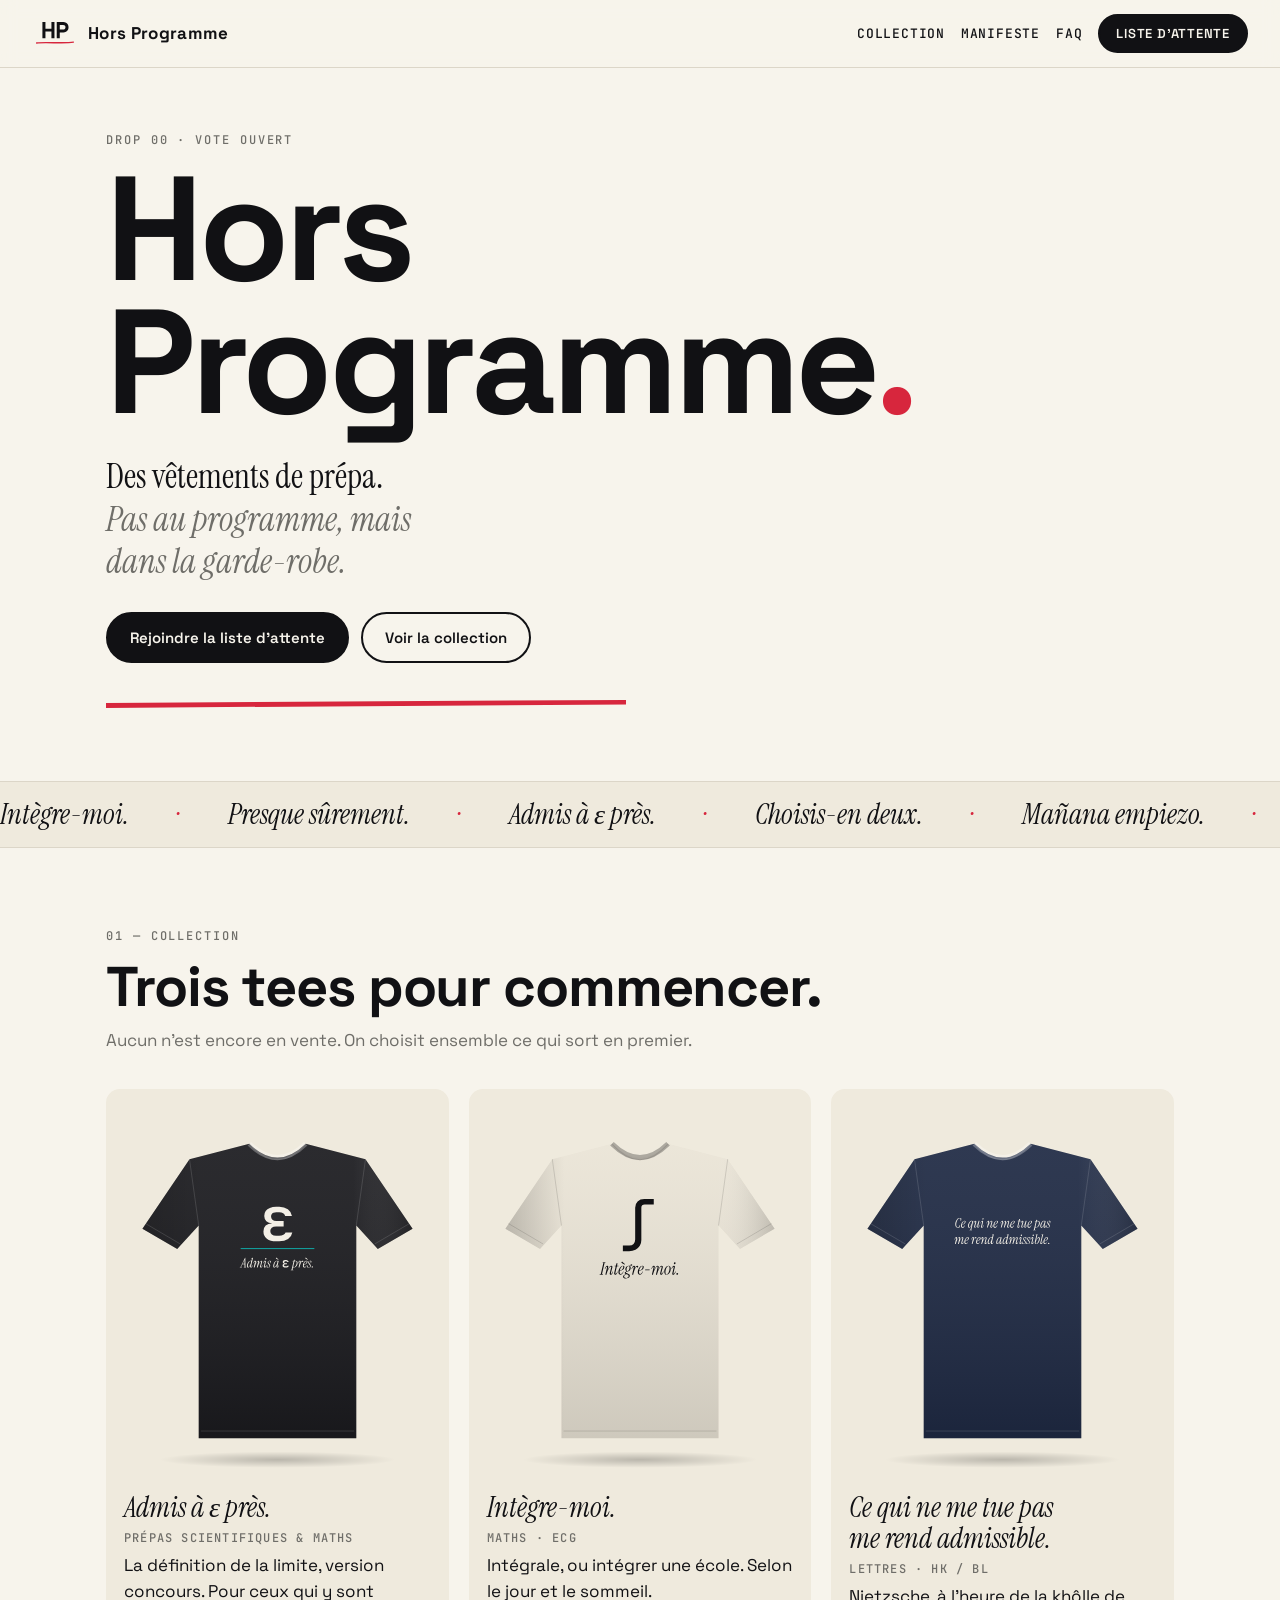
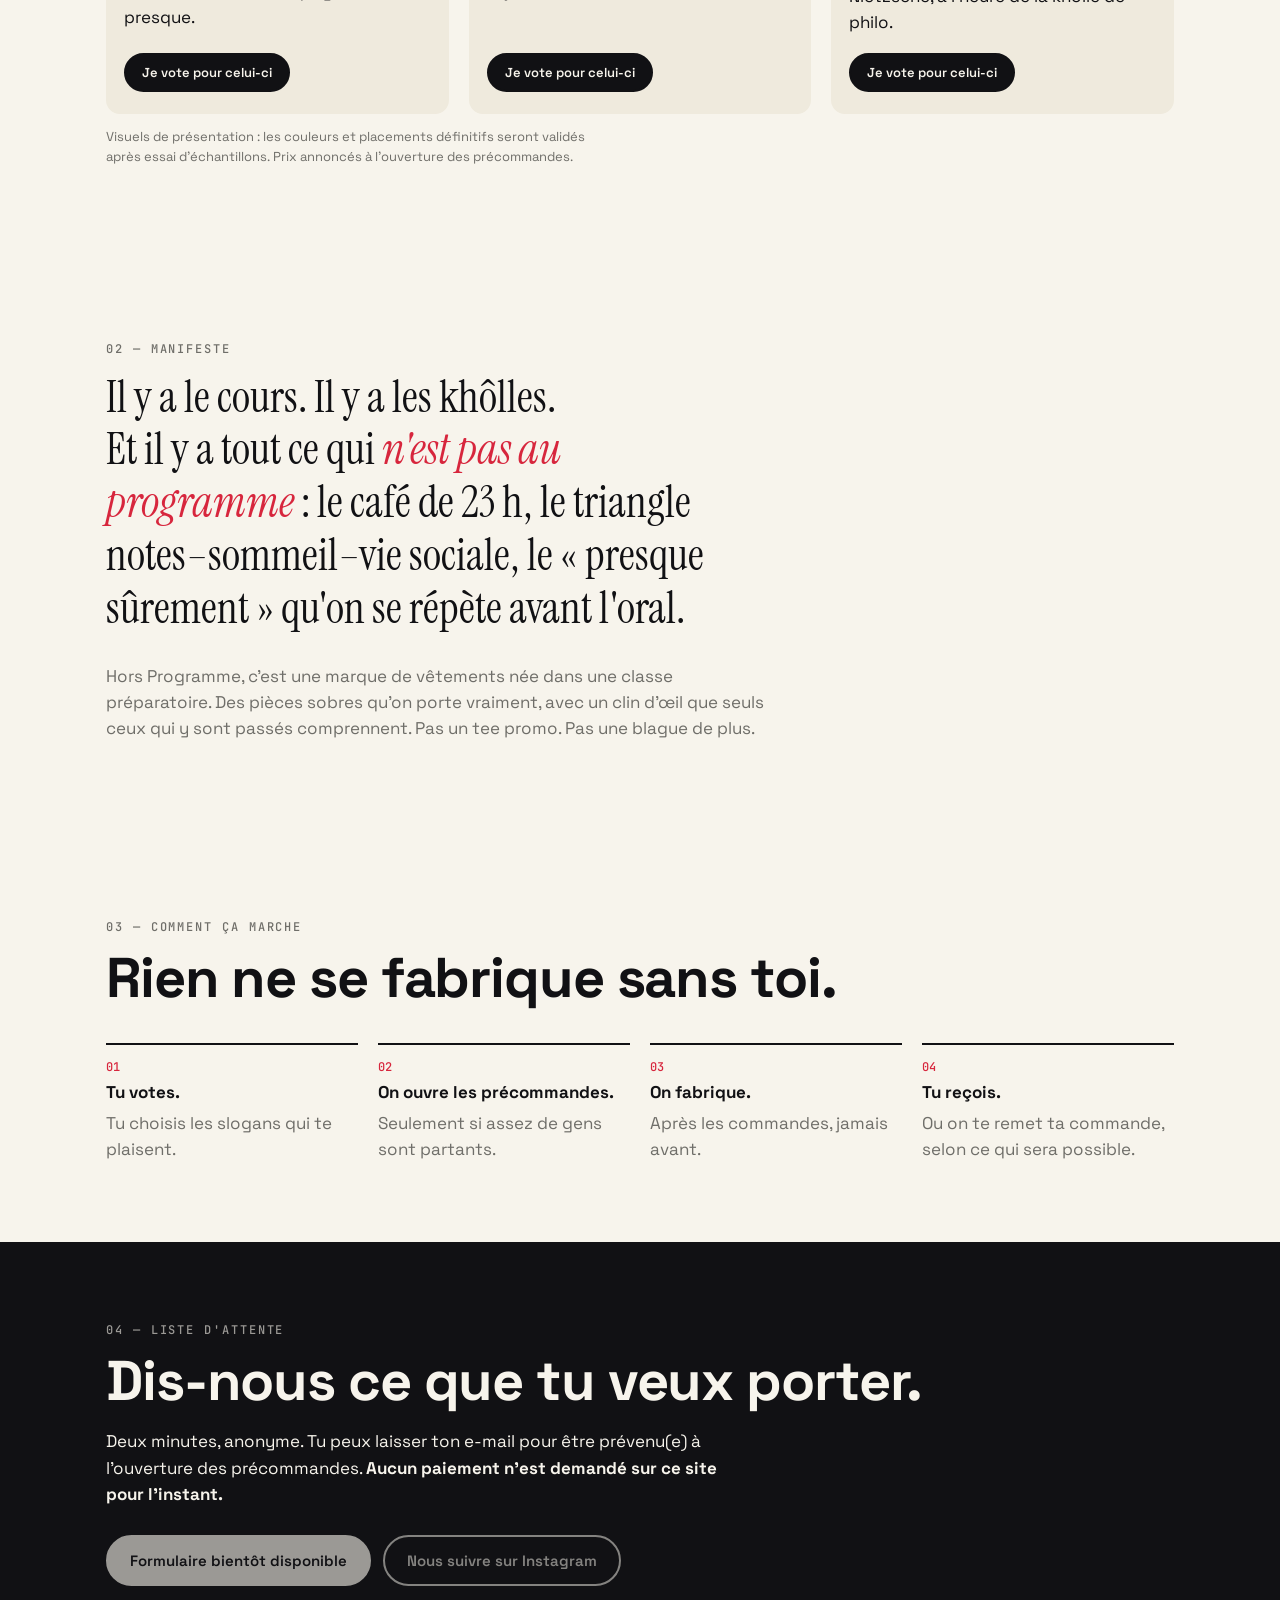
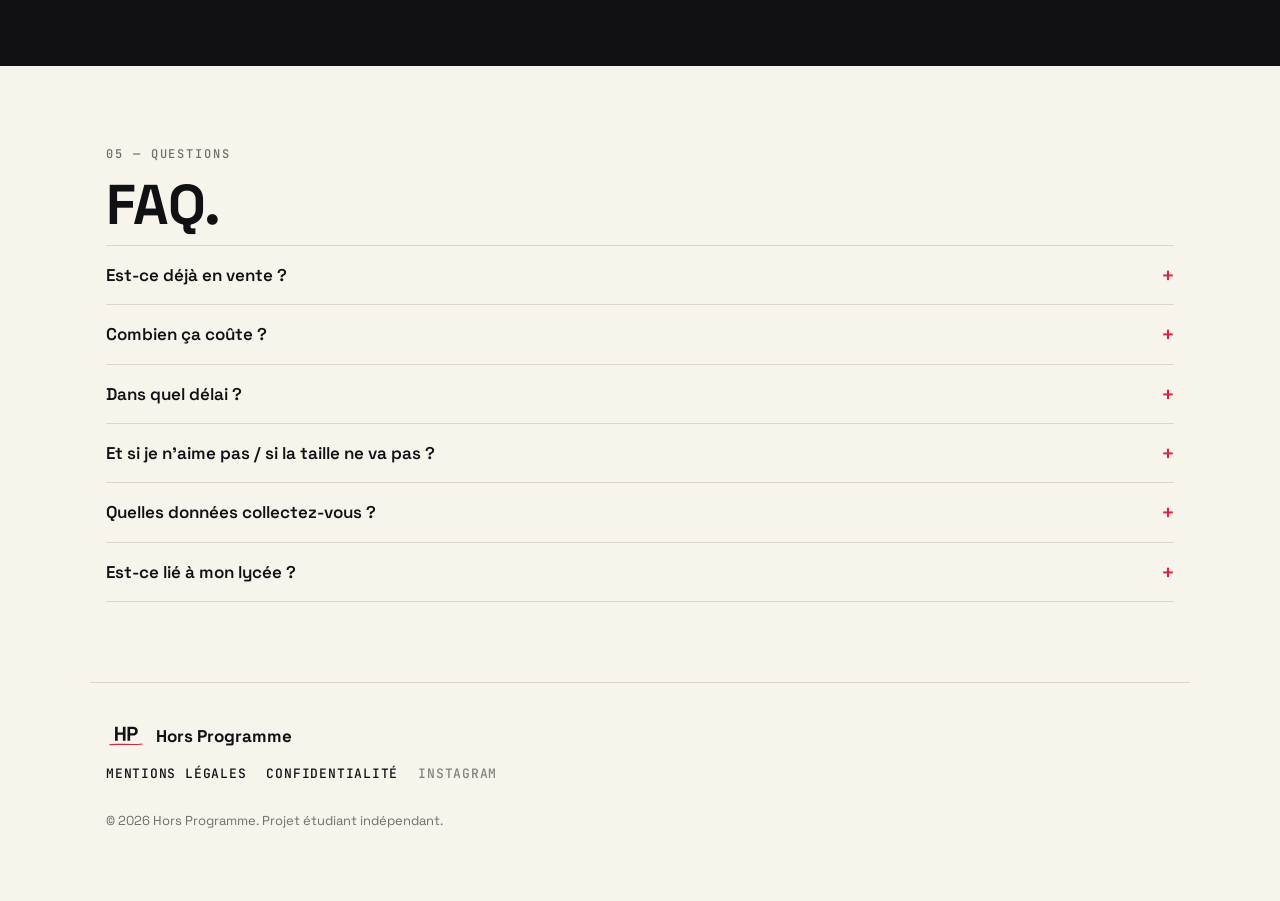
==== index.html @ 4bd485fc "Add files via upload" ====
<!doctype html>
<html lang="fr">
<head>
<meta charset="utf-8">
<meta name="viewport" content="width=device-width, initial-scale=1">
<title>Hors Programme — vêtements de prépa</title>
<meta name="description" content="Des vêtements de prépa sobres, avec des clins d'œil maths, ESH, lettres et langues. Drop 00 : vote et liste d'attente ouverts.">
<meta property="og:title" content="Hors Programme">
<meta property="og:description" content="Des vêtements de prépa. Pas au programme.">
<meta property="og:type" content="website">
<meta property="og:image" content="assets/img/og-image.png">
<meta name="theme-color" content="#F7F4EC">
<link rel="icon" href="favicon.svg" type="image/svg+xml">
<link rel="apple-touch-icon" href="assets/img/apple-touch-icon.png">
<link rel="stylesheet" href="assets/style.css">
<script src="assets/config.js"></script>
</head>
<body>
<a class="skip" href="#contenu">Aller au contenu</a>

<header class="top">
  <a class="brand" href="#top" aria-label="Hors Programme, accueil">
    <img src="assets/img/logo-hp.svg" alt="" width="46" height="29" class="logo-light">
    <img src="assets/img/logo-hp-clair.svg" alt="" width="46" height="29" class="logo-dark">
    <span>Hors Programme</span>
  </a>
  <nav aria-label="Navigation principale">
    <a href="#collection">Collection</a>
    <a href="#manifeste">Manifeste</a>
    <a href="#faq">FAQ</a>
    <a class="btn small" href="#liste" data-link="form">Liste d'attente</a>
  </nav>
</header>

<main id="contenu">
  <section class="hero" id="top">
    <p class="kicker">Drop 00 · Vote ouvert</p>
    <h1>Hors<br>Programme<span class="dot">.</span></h1>
    <p class="lede">Des vêtements de prépa.<br><em>Pas au programme, mais dans la garde-robe.</em></p>
    <div class="actions">
      <a class="btn" href="#liste" data-link="form">Rejoindre la liste d'attente</a>
      <a class="btn ghost" href="#collection">Voir la collection</a>
    </div>
  </section>

  <div class="ticker" aria-hidden="true">
    <div class="track">
      <span>Intègre-moi.</span><span>Presque sûrement.</span><span>Admis à ε près.</span><span>Choisis-en deux.</span><span>Mañana empiezo.</span><span>Ma moyenne converge.</span>
      <span>Intègre-moi.</span><span>Presque sûrement.</span><span>Admis à ε près.</span><span>Choisis-en deux.</span><span>Mañana empiezo.</span><span>Ma moyenne converge.</span>
    </div>
  </div>

  <section id="collection" class="section">
    <header class="sec-head">
      <p class="kicker">01 — Collection</p>
      <h2>Trois tees pour commencer.</h2>
      <p class="sub">Aucun n'est encore en vente. On choisit ensemble ce qui sort en premier.</p>
    </header>
    <div class="cards">
      <article class="card">
        <img src="assets/img/tee-a.svg" alt="Tee anthracite avec un grand epsilon et le texte « Admis à ε près. » sur la poitrine" width="600" height="720" loading="lazy">
        <h3>Admis à ε près.</h3>
        <p class="meta">Prépas scientifiques &amp; maths</p>
        <p>La définition de la limite, version concours. Pour ceux qui y sont presque.</p>
        <a class="btn small" href="#liste" data-link="form">Je vote pour celui-ci</a>
      </article>
      <article class="card">
        <img src="assets/img/tee-b.svg" alt="Tee ivoire avec un signe intégrale et le texte « Intègre-moi. » sur la poitrine" width="600" height="720" loading="lazy">
        <h3>Intègre-moi.</h3>
        <p class="meta">Maths · ECG</p>
        <p>Intégrale, ou intégrer une école. Selon le jour et le sommeil.</p>
        <a class="btn small" href="#liste" data-link="form">Je vote pour celui-ci</a>
      </article>
      <article class="card">
        <img src="assets/img/tee-c.svg" alt="Tee bleu nuit avec le texte « Ce qui ne me tue pas me rend admissible. » sur la poitrine" width="600" height="720" loading="lazy">
        <h3>Ce qui ne me tue pas<br>me rend admissible.</h3>
        <p class="meta">Lettres · HK / BL</p>
        <p>Nietzsche, à l'heure de la khôlle de philo.</p>
        <a class="btn small" href="#liste" data-link="form">Je vote pour celui-ci</a>
      </article>
    </div>
    <p class="note">Visuels de présentation : les couleurs et placements définitifs seront validés après essai d'échantillons. Prix annoncés à l'ouverture des précommandes.</p>
  </section>

  <section id="manifeste" class="section manifesto">
    <p class="kicker">02 — Manifeste</p>
    <p class="big">Il y a le cours. Il y a les khôlles.<br>Et il y a tout ce qui <em>n'est pas au programme</em> : le café de 23 h, le triangle notes–sommeil–vie sociale, le « presque sûrement » qu'on se répète avant l'oral.</p>
    <p>Hors Programme, c'est une marque de vêtements née dans une classe préparatoire. Des pièces sobres qu'on porte vraiment, avec un clin d'œil que seuls ceux qui y sont passés comprennent. Pas un tee promo. Pas une blague de plus.</p>
  </section>

  <section class="section steps">
    <header class="sec-head">
      <p class="kicker">03 — Comment ça marche</p>
      <h2>Rien ne se fabrique sans toi.</h2>
    </header>
    <ol>
      <li><b>Tu votes.</b><span>Tu choisis les slogans qui te plaisent.</span></li>
      <li><b>On ouvre les précommandes.</b><span>Seulement si assez de gens sont partants.</span></li>
      <li><b>On fabrique.</b><span>Après les commandes, jamais avant.</span></li>
      <li><b>Tu reçois.</b><span>Ou on te remet ta commande, selon ce qui sera possible.</span></li>
    </ol>
  </section>

  <section id="liste" class="section waitlist">
    <p class="kicker">04 — Liste d'attente</p>
    <h2>Dis-nous ce que tu veux porter.</h2>
    <p>Deux minutes, anonyme. Tu peux laisser ton e-mail pour être prévenu(e) à l'ouverture des précommandes. <strong>Aucun paiement n'est demandé sur ce site pour l'instant.</strong></p>
    <div class="actions">
      <a class="btn" href="#" data-link="form" id="cta-form">Répondre au formulaire</a>
      <a class="btn ghost" href="#" data-link="instagram">Nous suivre sur Instagram</a>
    </div>
  </section>

  <section id="faq" class="section faq">
    <header class="sec-head">
      <p class="kicker">05 — Questions</p>
      <h2>FAQ.</h2>
    </header>
    <details><summary>Est-ce déjà en vente ?</summary><p>Non. Le site sert à recueillir les votes et la liste d'attente. Les précommandes ouvriront seulement si la demande est là.</p></details>
    <details><summary>Combien ça coûte ?</summary><p>Les prix seront annoncés à l'ouverture des précommandes. On les fixe après le sondage et le test des fournisseurs.</p></details>
    <details><summary>Dans quel délai ?</summary><p>Les précommandes impliquent un délai de fabrication. Le délai exact sera indiqué avant tout paiement.</p></details>
    <details><summary>Et si je n'aime pas / si la taille ne va pas ?</summary><p>Les conditions de retour, d'échange et de remboursement seront publiées avec les conditions de vente, avant l'ouverture des précommandes.</p></details>
    <details><summary>Quelles données collectez-vous ?</summary><p>Uniquement ce que tu écris dans le formulaire (e-mail facultatif). Ce site n'utilise ni cookies de suivi ni outil de mesure. Détails dans la <a href="confidentialite.html">politique de confidentialité</a>.</p></details>
    <details><summary>Est-ce lié à mon lycée ?</summary><p>Non. Hors Programme est un projet indépendant, sans lien avec un établissement.</p></details>
  </section>
</main>

<footer>
  <div class="foot-brand"><img src="assets/img/logo-hp.svg" alt="" width="40" height="25" class="logo-light"><img src="assets/img/logo-hp-clair.svg" alt="" width="40" height="25" class="logo-dark"> Hors Programme</div>
  <nav aria-label="Pied de page">
    <a href="mentions-legales.html">Mentions légales</a>
    <a href="confidentialite.html">Confidentialité</a>
    <a href="#" data-link="instagram">Instagram</a>
  </nav>
  <p class="note">© <span id="year">2026</span> Hors Programme. Projet étudiant indépendant.</p>
</footer>
<script src="assets/main.js"></script>
</body>
</html>
---- assets/style.css ----
@font-face{font-family:"Space Grotesk";src:url(fonts/SpaceGrotesk-var.woff2) format("woff2");font-weight:300 700;font-display:swap}
@font-face{font-family:"JetBrains Mono";src:url(fonts/JetBrainsMono-var.woff2) format("woff2");font-weight:100 800;font-display:swap}
@font-face{font-family:"Instrument Serif";src:url(fonts/InstrumentSerif-Italic.woff2) format("woff2");font-style:italic;font-display:swap}
@font-face{font-family:"Instrument Serif";src:url(fonts/InstrumentSerif-Regular.woff2) format("woff2");font-style:normal;font-display:swap}

:root{
  --paper:#F7F4EC; --ink:#111114; --red:#D7263D; --blue:#1E3A8A; --stone:#6f6e69; --line:#dcd6c8; --card:#EFEADD;
  --sans:"Space Grotesk",system-ui,sans-serif; --serif:"Instrument Serif",Georgia,serif; --mono:"JetBrains Mono",ui-monospace,monospace;
}
@media (prefers-color-scheme:dark){
  :root{--paper:#111114;--ink:#F3EFE6;--stone:#a09f99;--line:#2b2b31;--card:#1a1a1f;--blue:#8fa5ff}
  .logo-light{display:none!important}.logo-dark{display:inline-block!important}
}
.logo-dark{display:none}
*{box-sizing:border-box}
html{scroll-behavior:smooth}
body{margin:0;background:var(--paper);color:var(--ink);font:17px/1.55 var(--sans);-webkit-font-smoothing:antialiased}
img{max-width:100%;height:auto}
a{color:inherit}
.skip{position:absolute;left:-999px;top:8px;background:var(--ink);color:var(--paper);padding:8px 12px;z-index:100}
.skip:focus{left:8px}
:focus-visible{outline:3px solid var(--red);outline-offset:3px}

.top{position:sticky;top:0;z-index:20;display:flex;align-items:center;justify-content:space-between;gap:16px;padding:12px 16px;background:color-mix(in srgb,var(--paper) 90%,transparent);backdrop-filter:blur(8px);border-bottom:1px solid var(--line)}
.brand{display:flex;align-items:center;gap:10px;text-decoration:none;font-weight:700;letter-spacing:.02em}
.brand span{display:none}
.top nav{display:flex;align-items:center;gap:16px;font:500 13px var(--mono);letter-spacing:.06em;text-transform:uppercase}
.top nav a{text-decoration:none}
.top nav a:not(.btn){display:none}
@media(min-width:720px){.brand span{display:inline}.top nav a:not(.btn){display:inline}.top{padding:14px 32px}}

.btn{display:inline-block;background:var(--ink);color:var(--paper);padding:14px 22px;border-radius:999px;font:600 15px var(--sans);text-decoration:none;border:2px solid var(--ink);transition:transform .15s,background .15s}
.btn:hover{transform:translateY(-2px)}
.btn.ghost{background:transparent;color:var(--ink)}
.btn.small{padding:9px 16px;font-size:13px}
.actions{display:flex;flex-wrap:wrap;gap:12px;margin-top:28px}

.hero{padding:64px 16px 72px;max-width:1100px;margin:0 auto;position:relative}
.kicker{font:500 12px var(--mono);letter-spacing:.16em;text-transform:uppercase;color:var(--stone);margin:0 0 14px}
h1{font:700 clamp(54px,15vw,148px)/.9 var(--sans);letter-spacing:-.03em;margin:0}
h1 .dot{color:var(--red)}
.lede{font:400 clamp(22px,4vw,34px)/1.25 var(--serif);margin:28px 0 0;max-width:22ch}
.lede em{color:var(--stone)}
.hero::after{content:"";display:block;width:min(100%,520px);height:10px;margin-top:36px;background:var(--red);clip-path:polygon(0 40%,100% 10%,100% 55%,0 90%);}

.ticker{overflow:hidden;border-block:1px solid var(--line);background:var(--card);padding:14px 0}
.track{display:flex;gap:48px;width:max-content;animation:scroll 40s linear infinite;font:italic 400 28px var(--serif)}
.track span::after{content:"·";margin-left:48px;color:var(--red)}
@keyframes scroll{to{transform:translateX(-50%)}}
@media(prefers-reduced-motion:reduce){.track{animation:none}html{scroll-behavior:auto}.btn{transition:none}}

.section{max-width:1100px;margin:0 auto;padding:80px 16px}
.sec-head h2,.waitlist h2{font:700 clamp(32px,6vw,56px)/1.05 var(--sans);letter-spacing:-.02em;margin:0 0 10px}
.sub{color:var(--stone);margin:0 0 36px;max-width:56ch}
.cards{display:grid;grid-template-columns:repeat(auto-fit,minmax(min(100%,300px),1fr));gap:20px}
.card{background:var(--card);border-radius:14px;padding:18px 18px 22px;display:flex;flex-direction:column;gap:6px}
.card img{width:100%;border-radius:8px;background:transparent}
.card h3{font:italic 400 28px/1.1 var(--serif);margin:12px 0 0}
.meta{font:500 12px var(--mono);letter-spacing:.1em;text-transform:uppercase;color:var(--stone);margin:0}
.card p{margin:0}
.card .btn{margin-top:auto;align-self:flex-start}
.card p:not(.meta){margin-bottom:12px}
.note{font-size:13px;color:var(--stone);max-width:62ch}

.manifesto .big{font:400 clamp(26px,4.4vw,44px)/1.2 var(--serif);margin:0 0 28px;max-width:30ch}
.manifesto .big em{color:var(--red)}
.manifesto p:last-child{max-width:60ch;color:var(--stone)}

.steps ol{list-style:none;counter-reset:s;margin:36px 0 0;padding:0;display:grid;grid-template-columns:repeat(auto-fit,minmax(min(100%,230px),1fr));gap:20px}
.steps li{counter-increment:s;border-top:2px solid var(--ink);padding-top:14px;display:flex;flex-direction:column;gap:4px}
.steps li::before{content:"0" counter(s);font:500 12px var(--mono);color:var(--red)}
.steps li span{color:var(--stone)}

.waitlist{background:var(--ink);color:var(--paper);max-width:none;padding:80px max(16px,calc((100% - 1100px)/2 + 16px))}
.waitlist .kicker{color:var(--paper);opacity:.6}
.waitlist p{max-width:56ch}
.waitlist .btn{background:var(--paper);color:var(--ink);border-color:var(--paper)}
.waitlist .btn.ghost{background:transparent;color:var(--paper)}

.faq details{border-top:1px solid var(--line);padding:16px 0}
.faq details:last-of-type{border-bottom:1px solid var(--line)}
.faq summary{cursor:pointer;font-weight:600;list-style:none;display:flex;justify-content:space-between;gap:16px}
.faq summary::after{content:"+";font:500 20px var(--mono);color:var(--red)}
.faq details[open] summary::after{content:"–"}
.faq details p{margin:10px 0 0;color:var(--stone);max-width:62ch}

footer{border-top:1px solid var(--line);padding:40px 16px 56px;max-width:1100px;margin:0 auto;display:grid;gap:16px}
.foot-brand{display:flex;align-items:center;gap:10px;font-weight:700}
footer nav{display:flex;flex-wrap:wrap;gap:20px;font:500 13px var(--mono);letter-spacing:.06em;text-transform:uppercase}
footer nav a{text-decoration:none}
footer nav a:hover{text-decoration:underline}

/* pages légales */
.legal{max-width:760px;margin:0 auto;padding:48px 16px 80px}
.legal h1{font-size:clamp(34px,7vw,56px);line-height:1;margin-bottom:24px}
.legal h2{font:700 20px var(--sans);margin:32px 0 8px}
.legal .todo{background:#fff3cd;color:#5c4400;border:1px solid #e6c45c;padding:12px 14px;border-radius:8px}
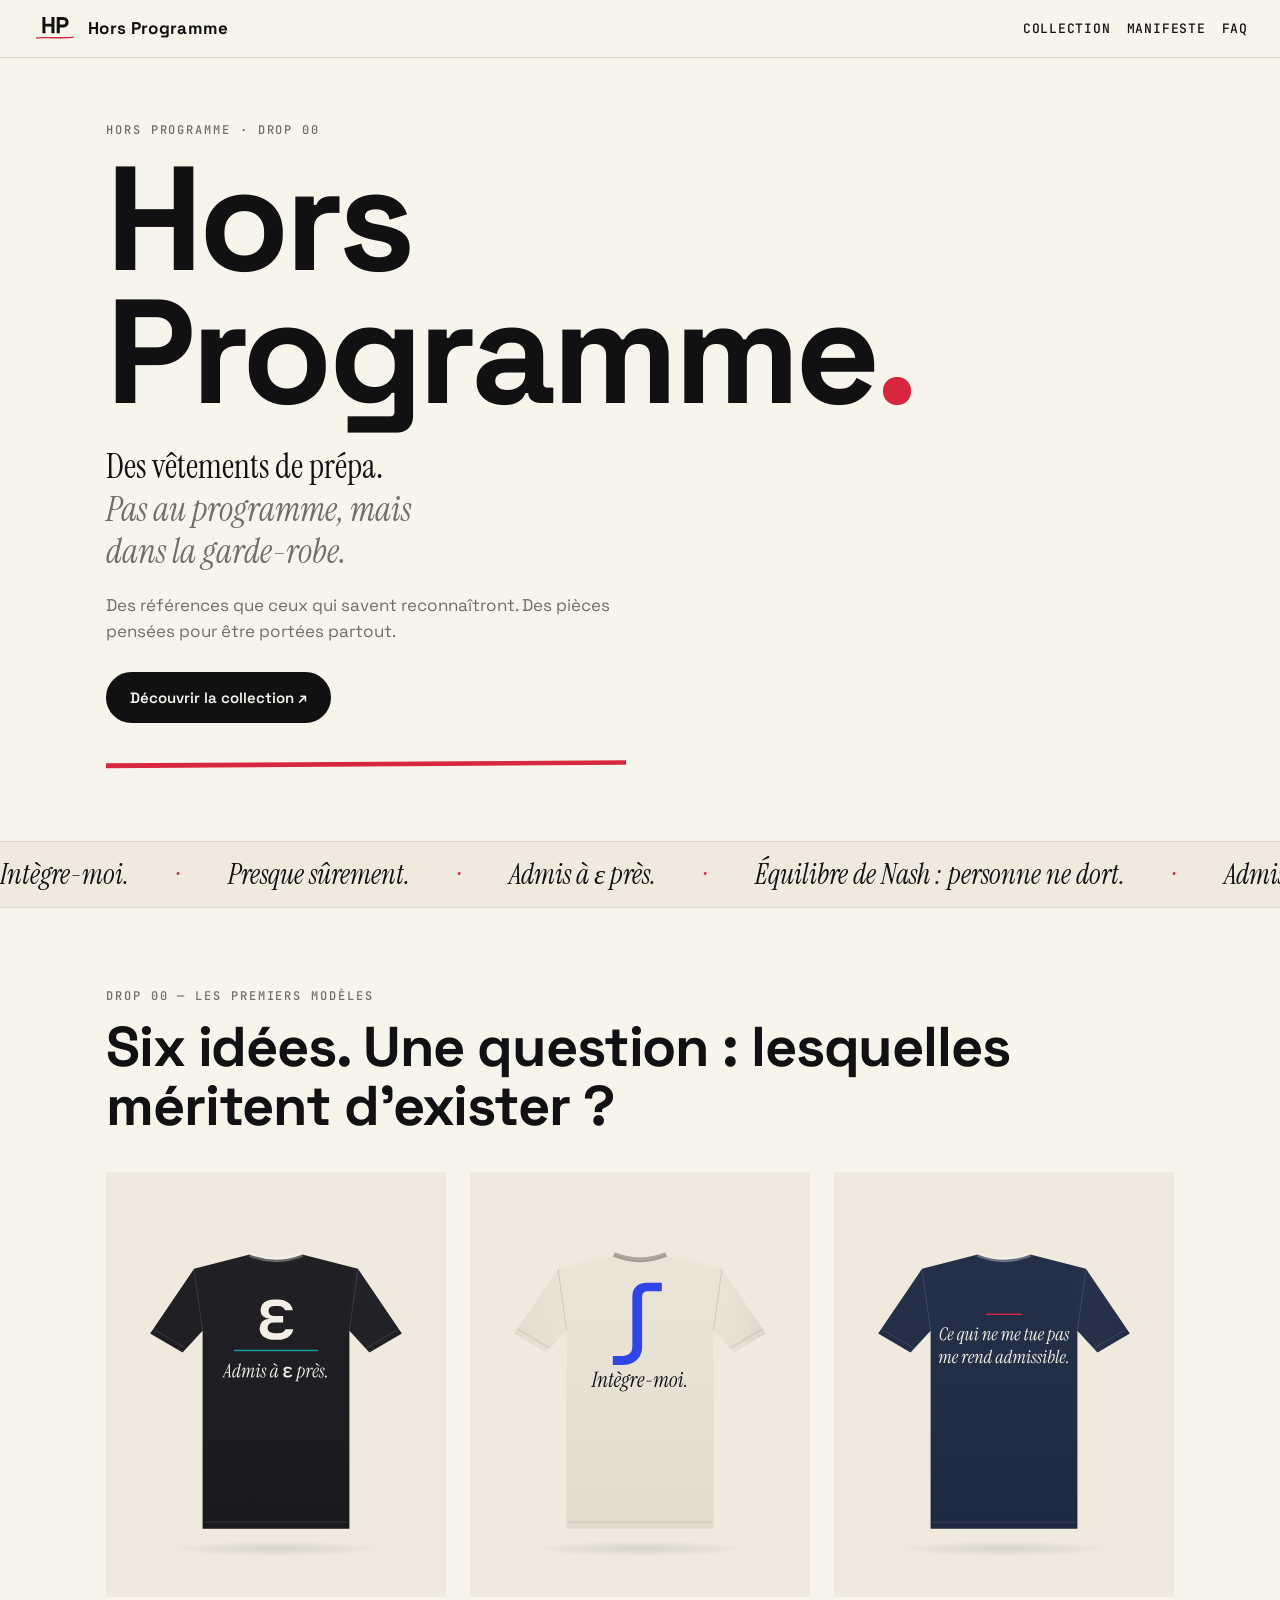
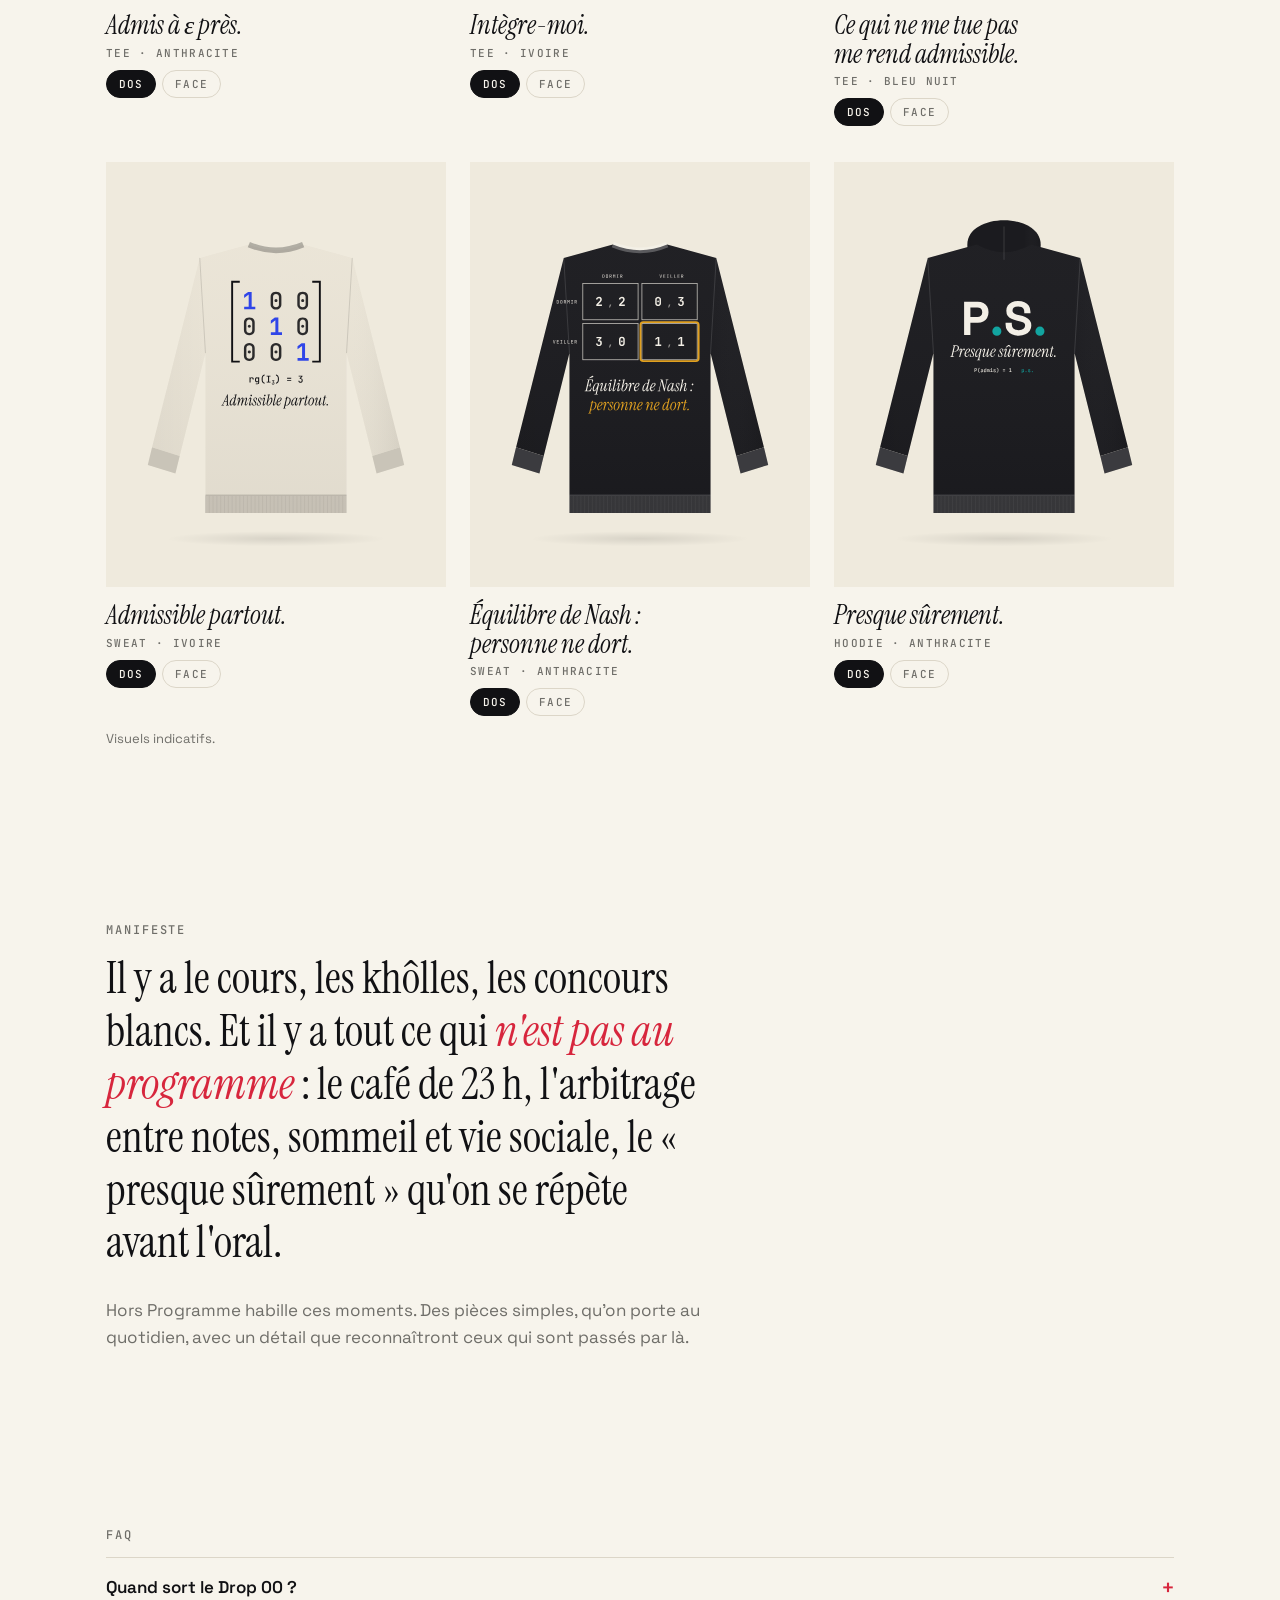
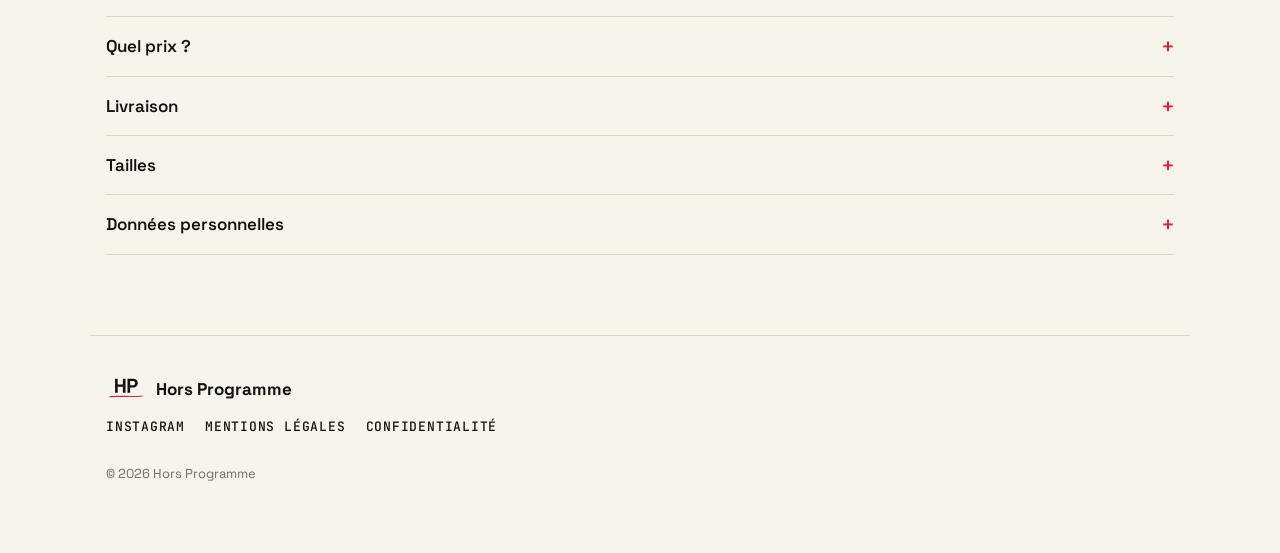
==== commit 0b952d73: "Add files via upload" ====
--- a/index.html
+++ b/index.html
@@ -3,10 +3,10 @@
 <head>
 <meta charset="utf-8">
 <meta name="viewport" content="width=device-width, initial-scale=1">
-<title>Hors Programme — vêtements de prépa</title>
-<meta name="description" content="Des vêtements de prépa sobres, avec des clins d'œil maths, ESH, lettres et langues. Drop 00 : vote et liste d'attente ouverts.">
+<title>Hors Programme</title>
+<meta name="description" content="Des vêtements de prépa. Pas au programme, mais dans la garde-robe. Drop 00 : les premiers modèles.">
 <meta property="og:title" content="Hors Programme">
-<meta property="og:description" content="Des vêtements de prépa. Pas au programme.">
+<meta property="og:description" content="Des vêtements de prépa. Pas au programme, mais dans la garde-robe.">
 <meta property="og:type" content="website">
 <meta property="og:image" content="assets/img/og-image.png">
 <meta name="theme-color" content="#F7F4EC">
@@ -28,111 +28,97 @@
     <a href="#collection">Collection</a>
     <a href="#manifeste">Manifeste</a>
     <a href="#faq">FAQ</a>
-    <a class="btn small" href="#liste" data-link="form">Liste d'attente</a>
+    <a class="btn small" href="#avis" data-need-form hidden>Donner son avis</a>
   </nav>
 </header>
 
 <main id="contenu">
   <section class="hero" id="top">
-    <p class="kicker">Drop 00 · Vote ouvert</p>
+    <p class="kicker">Hors Programme · Drop 00</p>
     <h1>Hors<br>Programme<span class="dot">.</span></h1>
     <p class="lede">Des vêtements de prépa.<br><em>Pas au programme, mais dans la garde-robe.</em></p>
+    <p class="intro">Des références que ceux qui savent reconnaîtront. Des pièces pensées pour être portées partout.</p>
     <div class="actions">
-      <a class="btn" href="#liste" data-link="form">Rejoindre la liste d'attente</a>
-      <a class="btn ghost" href="#collection">Voir la collection</a>
+      <a class="btn" href="#collection">Découvrir la collection&nbsp;↗</a>
+      <a class="btn ghost" href="#avis" data-need-form hidden>Donner son avis</a>
     </div>
   </section>
 
   <div class="ticker" aria-hidden="true">
     <div class="track">
-      <span>Intègre-moi.</span><span>Presque sûrement.</span><span>Admis à ε près.</span><span>Choisis-en deux.</span><span>Mañana empiezo.</span><span>Ma moyenne converge.</span>
-      <span>Intègre-moi.</span><span>Presque sûrement.</span><span>Admis à ε près.</span><span>Choisis-en deux.</span><span>Mañana empiezo.</span><span>Ma moyenne converge.</span>
+      <span>Intègre-moi.</span><span>Presque sûrement.</span><span>Admis à ε près.</span><span>Équilibre de Nash : personne ne dort.</span><span>Admissible partout.</span>
+      <span>Intègre-moi.</span><span>Presque sûrement.</span><span>Admis à ε près.</span><span>Équilibre de Nash : personne ne dort.</span><span>Admissible partout.</span>
     </div>
   </div>
 
   <section id="collection" class="section">
     <header class="sec-head">
-      <p class="kicker">01 — Collection</p>
-      <h2>Trois tees pour commencer.</h2>
-      <p class="sub">Aucun n'est encore en vente. On choisit ensemble ce qui sort en premier.</p>
+      <p class="kicker">Drop 00 — Les premiers modèles</p>
+      <h2>Six idées. Une question : lesquelles méritent d'exister&nbsp;?</h2>
     </header>
-    <div class="cards">
-      <article class="card">
-        <img src="assets/img/tee-a.svg" alt="Tee anthracite avec un grand epsilon et le texte « Admis à ε près. » sur la poitrine" width="600" height="720" loading="lazy">
-        <h3>Admis à ε près.</h3>
-        <p class="meta">Prépas scientifiques &amp; maths</p>
-        <p>La définition de la limite, version concours. Pour ceux qui y sont presque.</p>
-        <a class="btn small" href="#liste" data-link="form">Je vote pour celui-ci</a>
+    <div class="grid" id="grid">
+      <article class="item" data-slug="tee-epsilon" data-alt-dos="Tee anthracite, dos : un grand epsilon et « Admis à ε près. »" data-alt-face="Tee anthracite, face : petit logo HP">
+        <div class="shot"><img src="assets/img/tee-epsilon-dos.svg" alt="Tee anthracite, dos : un grand epsilon et « Admis à ε près. »" width="600" height="750" loading="lazy"></div>
+        <div class="info"><h3>Admis à ε près.</h3><p class="meta">Tee · Anthracite</p><div class="views" hidden><button type="button" data-view="dos" aria-pressed="true">Dos</button><button type="button" data-view="face" aria-pressed="false">Face</button></div></div>
       </article>
-      <article class="card">
-        <img src="assets/img/tee-b.svg" alt="Tee ivoire avec un signe intégrale et le texte « Intègre-moi. » sur la poitrine" width="600" height="720" loading="lazy">
-        <h3>Intègre-moi.</h3>
-        <p class="meta">Maths · ECG</p>
-        <p>Intégrale, ou intégrer une école. Selon le jour et le sommeil.</p>
-        <a class="btn small" href="#liste" data-link="form">Je vote pour celui-ci</a>
+      <article class="item" data-slug="tee-integre" data-alt-dos="Tee ivoire, dos : un signe intégrale et « Intègre-moi. »" data-alt-face="Tee ivoire, face : petit logo HP">
+        <div class="shot"><img src="assets/img/tee-integre-dos.svg" alt="Tee ivoire, dos : un signe intégrale et « Intègre-moi. »" width="600" height="750" loading="lazy"></div>
+        <div class="info"><h3>Intègre-moi.</h3><p class="meta">Tee · Ivoire</p><div class="views" hidden><button type="button" data-view="dos" aria-pressed="true">Dos</button><button type="button" data-view="face" aria-pressed="false">Face</button></div></div>
       </article>
-      <article class="card">
-        <img src="assets/img/tee-c.svg" alt="Tee bleu nuit avec le texte « Ce qui ne me tue pas me rend admissible. » sur la poitrine" width="600" height="720" loading="lazy">
-        <h3>Ce qui ne me tue pas<br>me rend admissible.</h3>
-        <p class="meta">Lettres · HK / BL</p>
-        <p>Nietzsche, à l'heure de la khôlle de philo.</p>
-        <a class="btn small" href="#liste" data-link="form">Je vote pour celui-ci</a>
+      <article class="item" data-slug="tee-nietzsche" data-alt-dos="Tee bleu nuit, dos : « Ce qui ne me tue pas me rend admissible. »" data-alt-face="Tee bleu nuit, face : petit logo HP">
+        <div class="shot"><img src="assets/img/tee-nietzsche-dos.svg" alt="Tee bleu nuit, dos : « Ce qui ne me tue pas me rend admissible. »" width="600" height="750" loading="lazy"></div>
+        <div class="info"><h3>Ce qui ne me tue pas<br>me rend admissible.</h3><p class="meta">Tee · Bleu nuit</p><div class="views" hidden><button type="button" data-view="dos" aria-pressed="true">Dos</button><button type="button" data-view="face" aria-pressed="false">Face</button></div></div>
+      </article>
+      <article class="item" data-slug="sweat-matrice" data-alt-dos="Sweat ivoire, dos : une matrice identité 3×3 et « Admissible partout. »" data-alt-face="Sweat ivoire, face : petit logo HP">
+        <div class="shot"><img src="assets/img/sweat-matrice-dos.svg" alt="Sweat ivoire, dos : une matrice identité 3×3 et « Admissible partout. »" width="600" height="750" loading="lazy"></div>
+        <div class="info"><h3>Admissible partout.</h3><p class="meta">Sweat · Ivoire</p><div class="views" hidden><button type="button" data-view="dos" aria-pressed="true">Dos</button><button type="button" data-view="face" aria-pressed="false">Face</button></div></div>
+      </article>
+      <article class="item" data-slug="sweat-nash" data-alt-dos="Sweat anthracite, dos : une matrice de gains et « Équilibre de Nash : personne ne dort. »" data-alt-face="Sweat anthracite, face : petit logo HP">
+        <div class="shot"><img src="assets/img/sweat-nash-dos.svg" alt="Sweat anthracite, dos : une matrice de gains et « Équilibre de Nash : personne ne dort. »" width="600" height="750" loading="lazy"></div>
+        <div class="info"><h3>Équilibre de Nash :<br>personne ne dort.</h3><p class="meta">Sweat · Anthracite</p><div class="views" hidden><button type="button" data-view="dos" aria-pressed="true">Dos</button><button type="button" data-view="face" aria-pressed="false">Face</button></div></div>
+      </article>
+      <article class="item" data-slug="hoodie-ps" data-alt-dos="Hoodie anthracite, dos : « P.S. » et « Presque sûrement. »" data-alt-face="Hoodie anthracite, face : petit logo HP">
+        <div class="shot"><img src="assets/img/hoodie-ps-dos.svg" alt="Hoodie anthracite, dos : « P.S. » et « Presque sûrement. »" width="600" height="750" loading="lazy"></div>
+        <div class="info"><h3>Presque sûrement.</h3><p class="meta">Hoodie · Anthracite</p><div class="views" hidden><button type="button" data-view="dos" aria-pressed="true">Dos</button><button type="button" data-view="face" aria-pressed="false">Face</button></div></div>
       </article>
     </div>
-    <p class="note">Visuels de présentation : les couleurs et placements définitifs seront validés après essai d'échantillons. Prix annoncés à l'ouverture des précommandes.</p>
+    <p class="note">Visuels indicatifs.</p>
   </section>
 
   <section id="manifeste" class="section manifesto">
-    <p class="kicker">02 — Manifeste</p>
-    <p class="big">Il y a le cours. Il y a les khôlles.<br>Et il y a tout ce qui <em>n'est pas au programme</em> : le café de 23 h, le triangle notes–sommeil–vie sociale, le « presque sûrement » qu'on se répète avant l'oral.</p>
-    <p>Hors Programme, c'est une marque de vêtements née dans une classe préparatoire. Des pièces sobres qu'on porte vraiment, avec un clin d'œil que seuls ceux qui y sont passés comprennent. Pas un tee promo. Pas une blague de plus.</p>
+    <p class="kicker">Manifeste</p>
+    <p class="big">Il y a le cours, les khôlles, les concours blancs. Et il y a tout ce qui <em>n'est pas au programme</em> : le café de 23 h, l'arbitrage entre notes, sommeil et vie sociale, le « presque sûrement » qu'on se répète avant l'oral.</p>
+    <p>Hors Programme habille ces moments. Des pièces simples, qu'on porte au quotidien, avec un détail que reconnaîtront ceux qui sont passés par là.</p>
   </section>
 
-  <section class="section steps">
-    <header class="sec-head">
-      <p class="kicker">03 — Comment ça marche</p>
-      <h2>Rien ne se fabrique sans toi.</h2>
-    </header>
-    <ol>
-      <li><b>Tu votes.</b><span>Tu choisis les slogans qui te plaisent.</span></li>
-      <li><b>On ouvre les précommandes.</b><span>Seulement si assez de gens sont partants.</span></li>
-      <li><b>On fabrique.</b><span>Après les commandes, jamais avant.</span></li>
-      <li><b>Tu reçois.</b><span>Ou on te remet ta commande, selon ce qui sera possible.</span></li>
-    </ol>
-  </section>
-
-  <section id="liste" class="section waitlist">
-    <p class="kicker">04 — Liste d'attente</p>
-    <h2>Dis-nous ce que tu veux porter.</h2>
-    <p>Deux minutes, anonyme. Tu peux laisser ton e-mail pour être prévenu(e) à l'ouverture des précommandes. <strong>Aucun paiement n'est demandé sur ce site pour l'instant.</strong></p>
-    <div class="actions">
-      <a class="btn" href="#" data-link="form" id="cta-form">Répondre au formulaire</a>
-      <a class="btn ghost" href="#" data-link="instagram">Nous suivre sur Instagram</a>
+  <section id="avis" class="section avis" data-need-form hidden>
+    <p class="kicker">Donner son avis</p>
+    <h2>Deux minutes pour décider de ce qui existera.</h2>
+    <p>Les modèles, les slogans, les prix qui te paraissent justes. Réponses anonymes.</p>
+    <div id="form-zone">
+      <button type="button" class="btn" id="show-form">Répondre au questionnaire</button>
     </div>
+    <p class="note" id="form-note">Le questionnaire est hébergé par Google Forms ; il ne se charge que lorsque tu cliques.</p>
   </section>
 
   <section id="faq" class="section faq">
-    <header class="sec-head">
-      <p class="kicker">05 — Questions</p>
-      <h2>FAQ.</h2>
-    </header>
-    <details><summary>Est-ce déjà en vente ?</summary><p>Non. Le site sert à recueillir les votes et la liste d'attente. Les précommandes ouvriront seulement si la demande est là.</p></details>
-    <details><summary>Combien ça coûte ?</summary><p>Les prix seront annoncés à l'ouverture des précommandes. On les fixe après le sondage et le test des fournisseurs.</p></details>
-    <details><summary>Dans quel délai ?</summary><p>Les précommandes impliquent un délai de fabrication. Le délai exact sera indiqué avant tout paiement.</p></details>
-    <details><summary>Et si je n'aime pas / si la taille ne va pas ?</summary><p>Les conditions de retour, d'échange et de remboursement seront publiées avec les conditions de vente, avant l'ouverture des précommandes.</p></details>
-    <details><summary>Quelles données collectez-vous ?</summary><p>Uniquement ce que tu écris dans le formulaire (e-mail facultatif). Ce site n'utilise ni cookies de suivi ni outil de mesure. Détails dans la <a href="confidentialite.html">politique de confidentialité</a>.</p></details>
-    <details><summary>Est-ce lié à mon lycée ?</summary><p>Non. Hors Programme est un projet indépendant, sans lien avec un établissement.</p></details>
+    <header class="sec-head"><p class="kicker">FAQ</p></header>
+    <details><summary>Quand sort le Drop 00 ?</summary><p>Les modèles retenus seront annoncés sur Instagram, <a href="#" data-link="instagram">@horsprogrammes</a>.</p></details>
+    <details><summary>Quel prix ?</summary><p>Les prix sont annoncés à l'ouverture des précommandes.</p></details>
+    <details><summary>Livraison</summary><p>Les délais et modalités sont communiqués avant toute commande.</p></details>
+    <details><summary>Tailles</summary><p>Un guide des tailles sera publié à l'ouverture.</p></details>
+    <details><summary>Données personnelles</summary><p>Le site n'utilise pas de cookies de suivi. Voir la <a href="confidentialite.html">politique de confidentialité</a>.</p></details>
   </section>
 </main>
 
 <footer>
   <div class="foot-brand"><img src="assets/img/logo-hp.svg" alt="" width="40" height="25" class="logo-light"><img src="assets/img/logo-hp-clair.svg" alt="" width="40" height="25" class="logo-dark"> Hors Programme</div>
   <nav aria-label="Pied de page">
+    <a href="#" data-link="instagram">Instagram</a>
     <a href="mentions-legales.html">Mentions légales</a>
     <a href="confidentialite.html">Confidentialité</a>
-    <a href="#" data-link="instagram">Instagram</a>
   </nav>
-  <p class="note">© <span id="year">2026</span> Hors Programme. Projet étudiant indépendant.</p>
+  <p class="note">© <span id="year">2026</span> Hors Programme</p>
 </footer>
 <script src="assets/main.js"></script>
 </body>
--- a/assets/style.css
+++ b/assets/style.css
@@ -52,30 +52,11 @@
 .section{max-width:1100px;margin:0 auto;padding:80px 16px}
 .sec-head h2,.waitlist h2{font:700 clamp(32px,6vw,56px)/1.05 var(--sans);letter-spacing:-.02em;margin:0 0 10px}
 .sub{color:var(--stone);margin:0 0 36px;max-width:56ch}
-.cards{display:grid;grid-template-columns:repeat(auto-fit,minmax(min(100%,300px),1fr));gap:20px}
-.card{background:var(--card);border-radius:14px;padding:18px 18px 22px;display:flex;flex-direction:column;gap:6px}
-.card img{width:100%;border-radius:8px;background:transparent}
-.card h3{font:italic 400 28px/1.1 var(--serif);margin:12px 0 0}
-.meta{font:500 12px var(--mono);letter-spacing:.1em;text-transform:uppercase;color:var(--stone);margin:0}
-.card p{margin:0}
-.card .btn{margin-top:auto;align-self:flex-start}
-.card p:not(.meta){margin-bottom:12px}
 .note{font-size:13px;color:var(--stone);max-width:62ch}
 
 .manifesto .big{font:400 clamp(26px,4.4vw,44px)/1.2 var(--serif);margin:0 0 28px;max-width:30ch}
 .manifesto .big em{color:var(--red)}
 .manifesto p:last-child{max-width:60ch;color:var(--stone)}
-
-.steps ol{list-style:none;counter-reset:s;margin:36px 0 0;padding:0;display:grid;grid-template-columns:repeat(auto-fit,minmax(min(100%,230px),1fr));gap:20px}
-.steps li{counter-increment:s;border-top:2px solid var(--ink);padding-top:14px;display:flex;flex-direction:column;gap:4px}
-.steps li::before{content:"0" counter(s);font:500 12px var(--mono);color:var(--red)}
-.steps li span{color:var(--stone)}
-
-.waitlist{background:var(--ink);color:var(--paper);max-width:none;padding:80px max(16px,calc((100% - 1100px)/2 + 16px))}
-.waitlist .kicker{color:var(--paper);opacity:.6}
-.waitlist p{max-width:56ch}
-.waitlist .btn{background:var(--paper);color:var(--ink);border-color:var(--paper)}
-.waitlist .btn.ghost{background:transparent;color:var(--paper)}
 
 .faq details{border-top:1px solid var(--line);padding:16px 0}
 .faq details:last-of-type{border-bottom:1px solid var(--line)}
@@ -90,6 +71,24 @@
 footer nav a{text-decoration:none}
 footer nav a:hover{text-decoration:underline}
 
+[hidden]{display:none!important}
+.intro{max-width:46ch;margin:18px 0 0;color:var(--stone)}
+.grid{display:grid;grid-template-columns:repeat(auto-fit,minmax(min(100%,300px),1fr));gap:36px 24px;margin-top:36px}
+.item{display:flex;flex-direction:column;gap:14px}
+.shot{background:var(--card);aspect-ratio:4/5;display:grid;place-items:center;overflow:hidden}
+.shot img{width:84%;height:auto;display:block}
+.info h3{font:italic 400 26px/1.1 var(--serif);margin:0}
+.meta{font:500 11px var(--mono);letter-spacing:.12em;text-transform:uppercase;color:var(--stone);margin:6px 0 0}
+.views{display:flex;gap:6px;margin-top:10px}
+.views button{font:500 11px var(--mono);letter-spacing:.1em;text-transform:uppercase;background:none;color:var(--stone);border:1px solid var(--line);padding:6px 12px;border-radius:999px;cursor:pointer}
+.views button[aria-pressed="true"]{color:var(--paper);background:var(--ink);border-color:var(--ink)}
+.avis{background:var(--ink);color:var(--paper);max-width:none;padding:80px max(16px,calc((100% - 1100px)/2 + 16px))}
+.avis .kicker{color:var(--paper);opacity:.6}
+.avis h2{font:700 clamp(30px,5vw,48px)/1.08 var(--sans);letter-spacing:-.02em;margin:0 0 12px;max-width:20ch}
+.avis p{max-width:52ch}
+.avis .btn{background:var(--paper);color:var(--ink);border-color:var(--paper);margin-top:12px}
+.avis .note{color:var(--paper);opacity:.55}
+.form-frame{width:100%;max-width:720px;height:1100px;border:0;border-radius:10px;background:#fff;margin-top:16px}
 /* pages légales */
 .legal{max-width:760px;margin:0 auto;padding:48px 16px 80px}
 .legal h1{font-size:clamp(34px,7vw,56px);line-height:1;margin-bottom:24px}
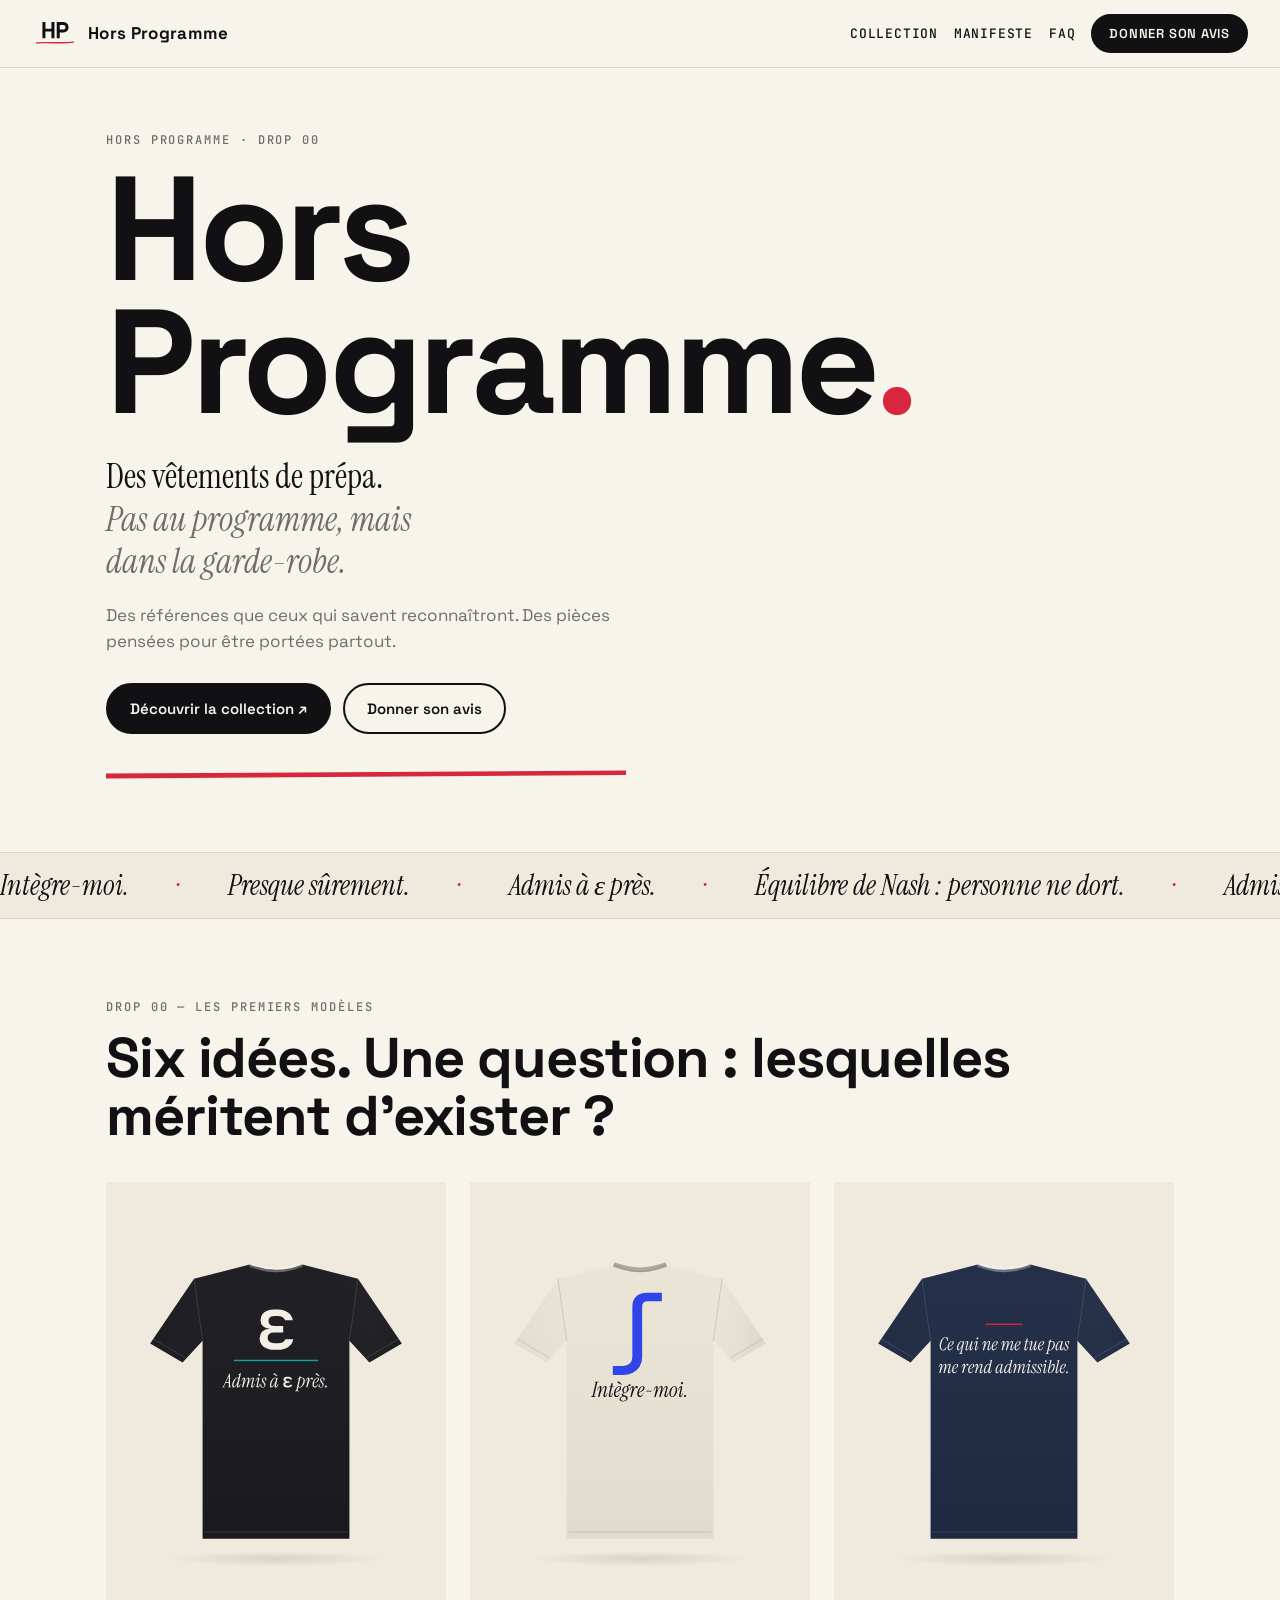
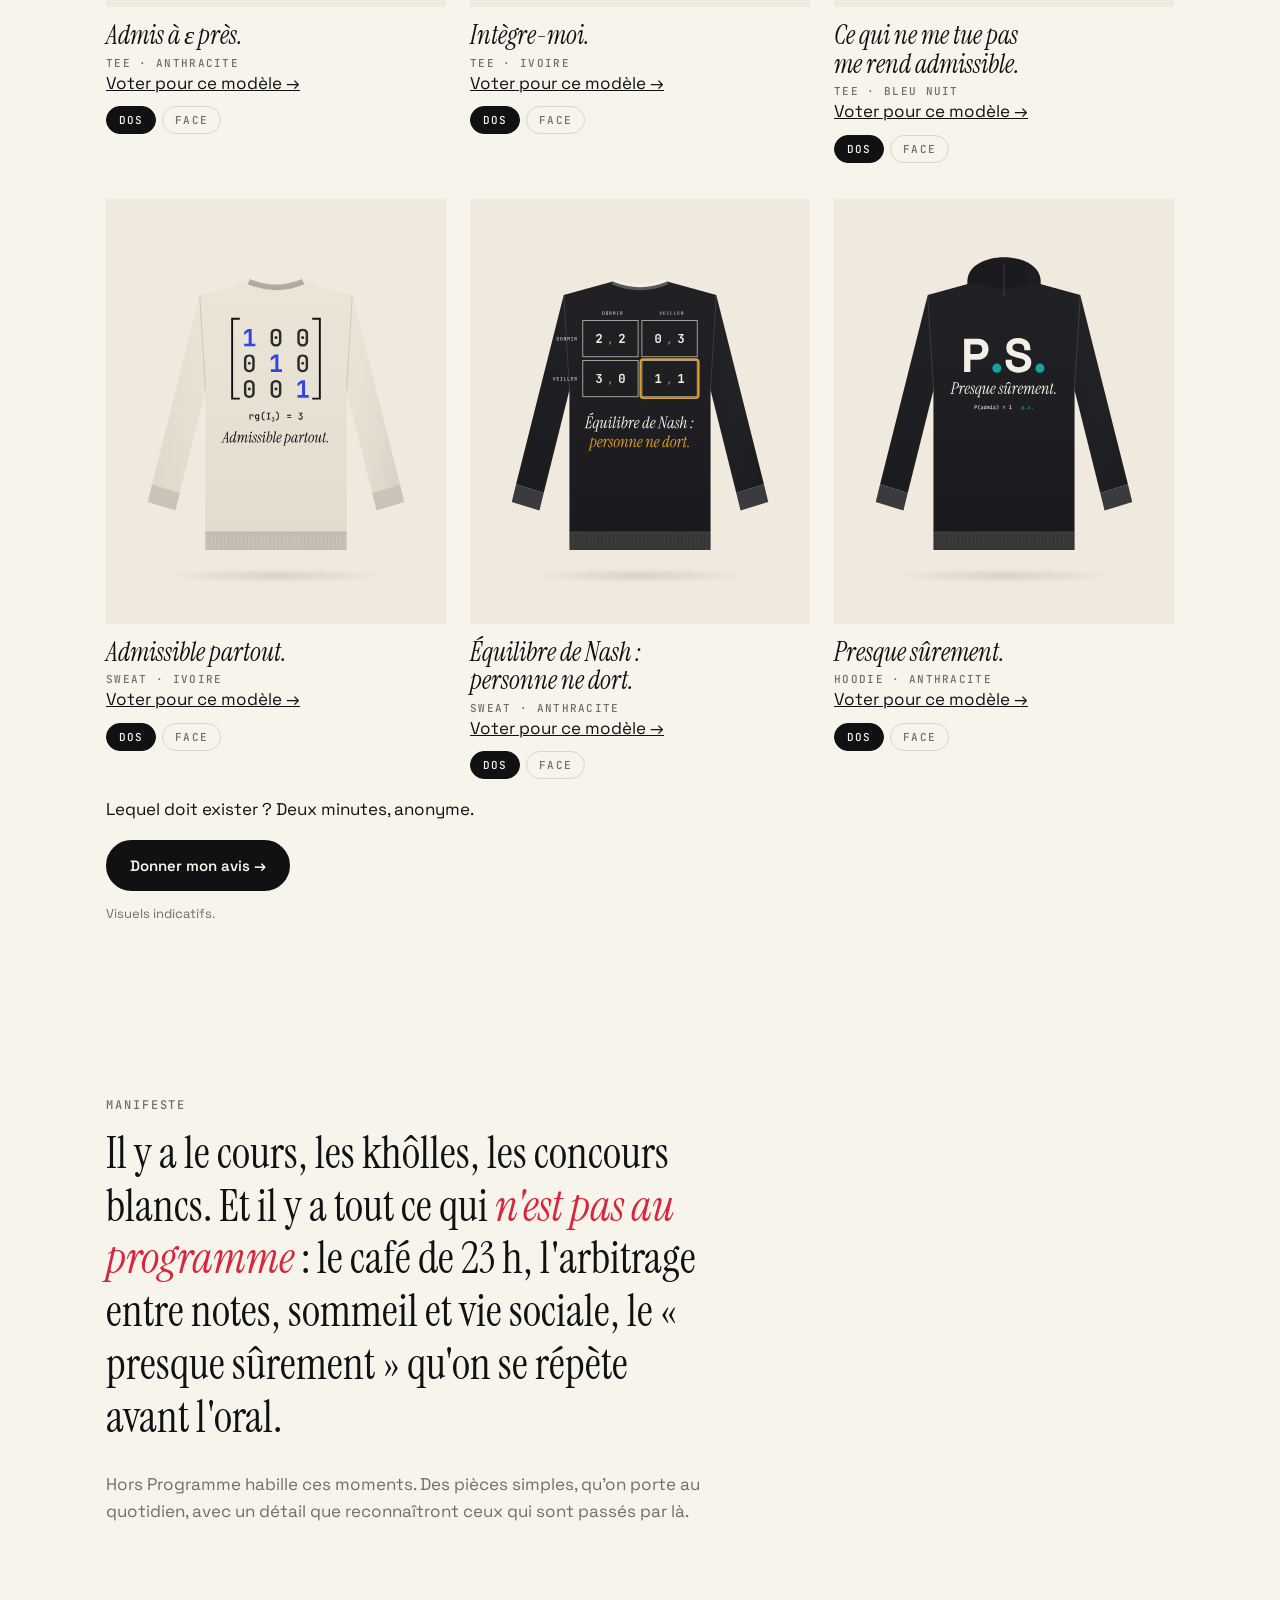
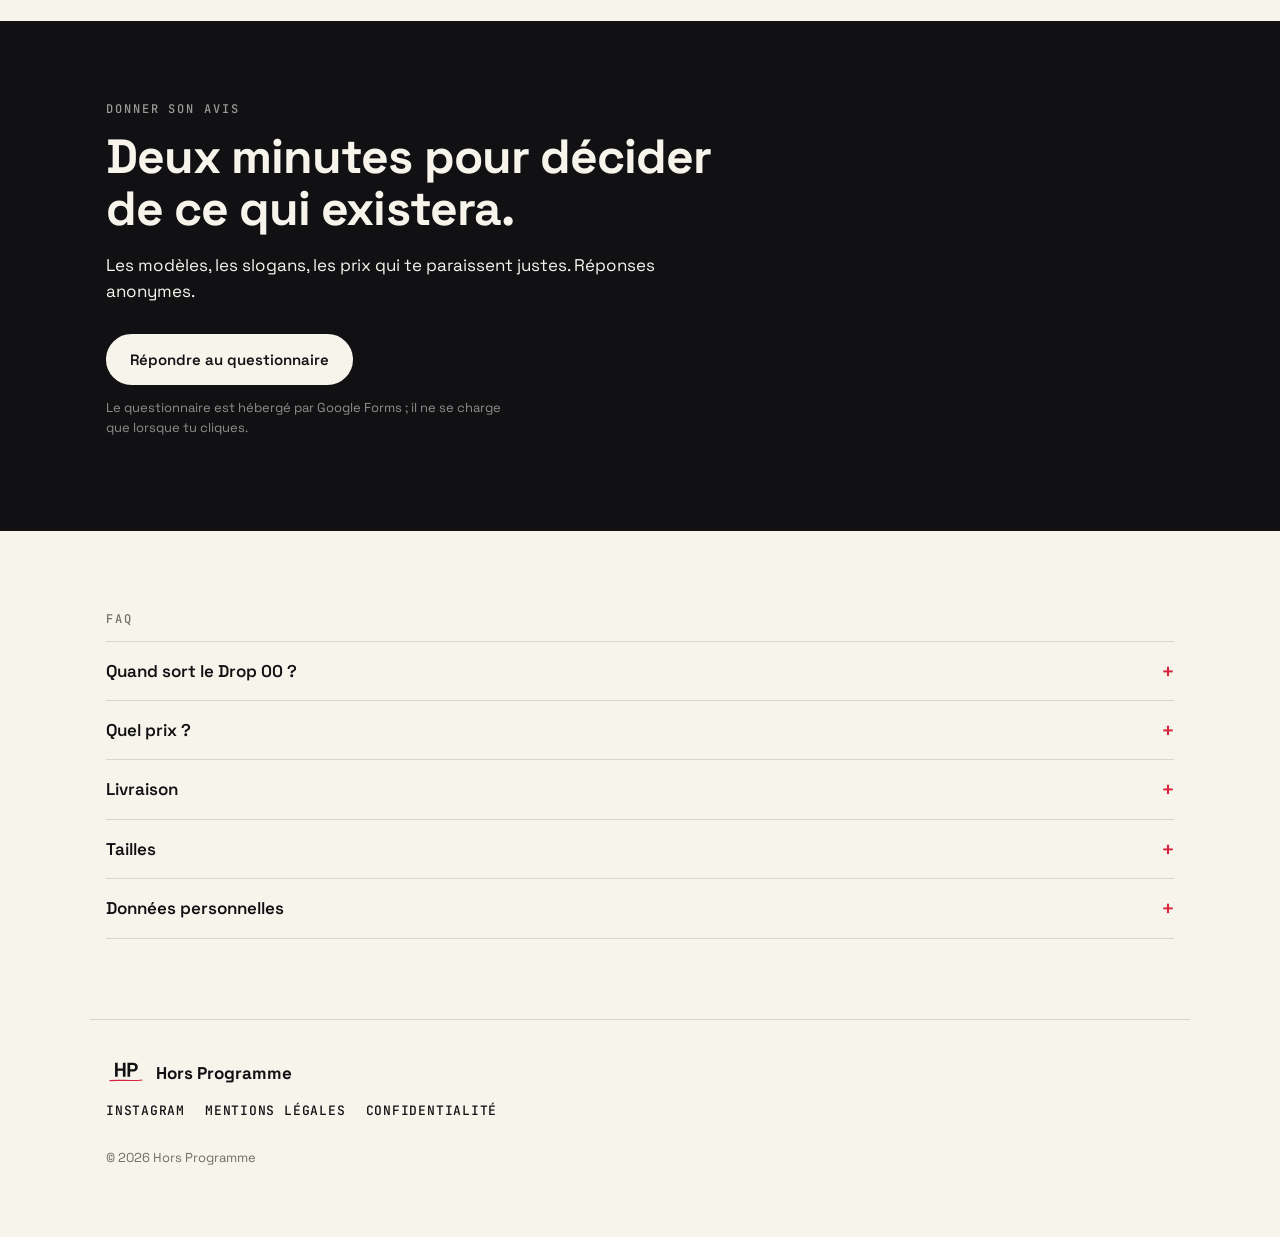
==== commit a507d416: "Add files via upload" ====
--- a/index.html
+++ b/index.html
@@ -59,28 +59,32 @@
     <div class="grid" id="grid">
       <article class="item" data-slug="tee-epsilon" data-alt-dos="Tee anthracite, dos : un grand epsilon et « Admis à ε près. »" data-alt-face="Tee anthracite, face : petit logo HP">
         <div class="shot"><img src="assets/img/tee-epsilon-dos.svg" alt="Tee anthracite, dos : un grand epsilon et « Admis à ε près. »" width="600" height="750" loading="lazy"></div>
-        <div class="info"><h3>Admis à ε près.</h3><p class="meta">Tee · Anthracite</p><div class="views" hidden><button type="button" data-view="dos" aria-pressed="true">Dos</button><button type="button" data-view="face" aria-pressed="false">Face</button></div></div>
+        <div class="info"><h3>Admis à ε près.</h3><p class="meta">Tee · Anthracite</p><a class="vote" href="#avis" data-vote data-need-form hidden>Voter pour ce modèle&nbsp;→</a><div class="views" hidden><button type="button" data-view="dos" aria-pressed="true">Dos</button><button type="button" data-view="face" aria-pressed="false">Face</button></div></div>
       </article>
       <article class="item" data-slug="tee-integre" data-alt-dos="Tee ivoire, dos : un signe intégrale et « Intègre-moi. »" data-alt-face="Tee ivoire, face : petit logo HP">
         <div class="shot"><img src="assets/img/tee-integre-dos.svg" alt="Tee ivoire, dos : un signe intégrale et « Intègre-moi. »" width="600" height="750" loading="lazy"></div>
-        <div class="info"><h3>Intègre-moi.</h3><p class="meta">Tee · Ivoire</p><div class="views" hidden><button type="button" data-view="dos" aria-pressed="true">Dos</button><button type="button" data-view="face" aria-pressed="false">Face</button></div></div>
+        <div class="info"><h3>Intègre-moi.</h3><p class="meta">Tee · Ivoire</p><a class="vote" href="#avis" data-vote data-need-form hidden>Voter pour ce modèle&nbsp;→</a><div class="views" hidden><button type="button" data-view="dos" aria-pressed="true">Dos</button><button type="button" data-view="face" aria-pressed="false">Face</button></div></div>
       </article>
       <article class="item" data-slug="tee-nietzsche" data-alt-dos="Tee bleu nuit, dos : « Ce qui ne me tue pas me rend admissible. »" data-alt-face="Tee bleu nuit, face : petit logo HP">
         <div class="shot"><img src="assets/img/tee-nietzsche-dos.svg" alt="Tee bleu nuit, dos : « Ce qui ne me tue pas me rend admissible. »" width="600" height="750" loading="lazy"></div>
-        <div class="info"><h3>Ce qui ne me tue pas<br>me rend admissible.</h3><p class="meta">Tee · Bleu nuit</p><div class="views" hidden><button type="button" data-view="dos" aria-pressed="true">Dos</button><button type="button" data-view="face" aria-pressed="false">Face</button></div></div>
+        <div class="info"><h3>Ce qui ne me tue pas<br>me rend admissible.</h3><p class="meta">Tee · Bleu nuit</p><a class="vote" href="#avis" data-vote data-need-form hidden>Voter pour ce modèle&nbsp;→</a><div class="views" hidden><button type="button" data-view="dos" aria-pressed="true">Dos</button><button type="button" data-view="face" aria-pressed="false">Face</button></div></div>
       </article>
       <article class="item" data-slug="sweat-matrice" data-alt-dos="Sweat ivoire, dos : une matrice identité 3×3 et « Admissible partout. »" data-alt-face="Sweat ivoire, face : petit logo HP">
         <div class="shot"><img src="assets/img/sweat-matrice-dos.svg" alt="Sweat ivoire, dos : une matrice identité 3×3 et « Admissible partout. »" width="600" height="750" loading="lazy"></div>
-        <div class="info"><h3>Admissible partout.</h3><p class="meta">Sweat · Ivoire</p><div class="views" hidden><button type="button" data-view="dos" aria-pressed="true">Dos</button><button type="button" data-view="face" aria-pressed="false">Face</button></div></div>
+        <div class="info"><h3>Admissible partout.</h3><p class="meta">Sweat · Ivoire</p><a class="vote" href="#avis" data-vote data-need-form hidden>Voter pour ce modèle&nbsp;→</a><div class="views" hidden><button type="button" data-view="dos" aria-pressed="true">Dos</button><button type="button" data-view="face" aria-pressed="false">Face</button></div></div>
       </article>
       <article class="item" data-slug="sweat-nash" data-alt-dos="Sweat anthracite, dos : une matrice de gains et « Équilibre de Nash : personne ne dort. »" data-alt-face="Sweat anthracite, face : petit logo HP">
         <div class="shot"><img src="assets/img/sweat-nash-dos.svg" alt="Sweat anthracite, dos : une matrice de gains et « Équilibre de Nash : personne ne dort. »" width="600" height="750" loading="lazy"></div>
-        <div class="info"><h3>Équilibre de Nash :<br>personne ne dort.</h3><p class="meta">Sweat · Anthracite</p><div class="views" hidden><button type="button" data-view="dos" aria-pressed="true">Dos</button><button type="button" data-view="face" aria-pressed="false">Face</button></div></div>
+        <div class="info"><h3>Équilibre de Nash :<br>personne ne dort.</h3><p class="meta">Sweat · Anthracite</p><a class="vote" href="#avis" data-vote data-need-form hidden>Voter pour ce modèle&nbsp;→</a><div class="views" hidden><button type="button" data-view="dos" aria-pressed="true">Dos</button><button type="button" data-view="face" aria-pressed="false">Face</button></div></div>
       </article>
       <article class="item" data-slug="hoodie-ps" data-alt-dos="Hoodie anthracite, dos : « P.S. » et « Presque sûrement. »" data-alt-face="Hoodie anthracite, face : petit logo HP">
         <div class="shot"><img src="assets/img/hoodie-ps-dos.svg" alt="Hoodie anthracite, dos : « P.S. » et « Presque sûrement. »" width="600" height="750" loading="lazy"></div>
-        <div class="info"><h3>Presque sûrement.</h3><p class="meta">Hoodie · Anthracite</p><div class="views" hidden><button type="button" data-view="dos" aria-pressed="true">Dos</button><button type="button" data-view="face" aria-pressed="false">Face</button></div></div>
+        <div class="info"><h3>Presque sûrement.</h3><p class="meta">Hoodie · Anthracite</p><a class="vote" href="#avis" data-vote data-need-form hidden>Voter pour ce modèle&nbsp;→</a><div class="views" hidden><button type="button" data-view="dos" aria-pressed="true">Dos</button><button type="button" data-view="face" aria-pressed="false">Face</button></div></div>
       </article>
+    </div>
+    <div class="cta-row" data-need-form hidden>
+      <p>Lequel doit exister ? <span>Deux minutes, anonyme.</span></p>
+      <a class="btn" href="#avis" data-vote>Donner mon avis&nbsp;→</a>
     </div>
     <p class="note">Visuels indicatifs.</p>
   </section>
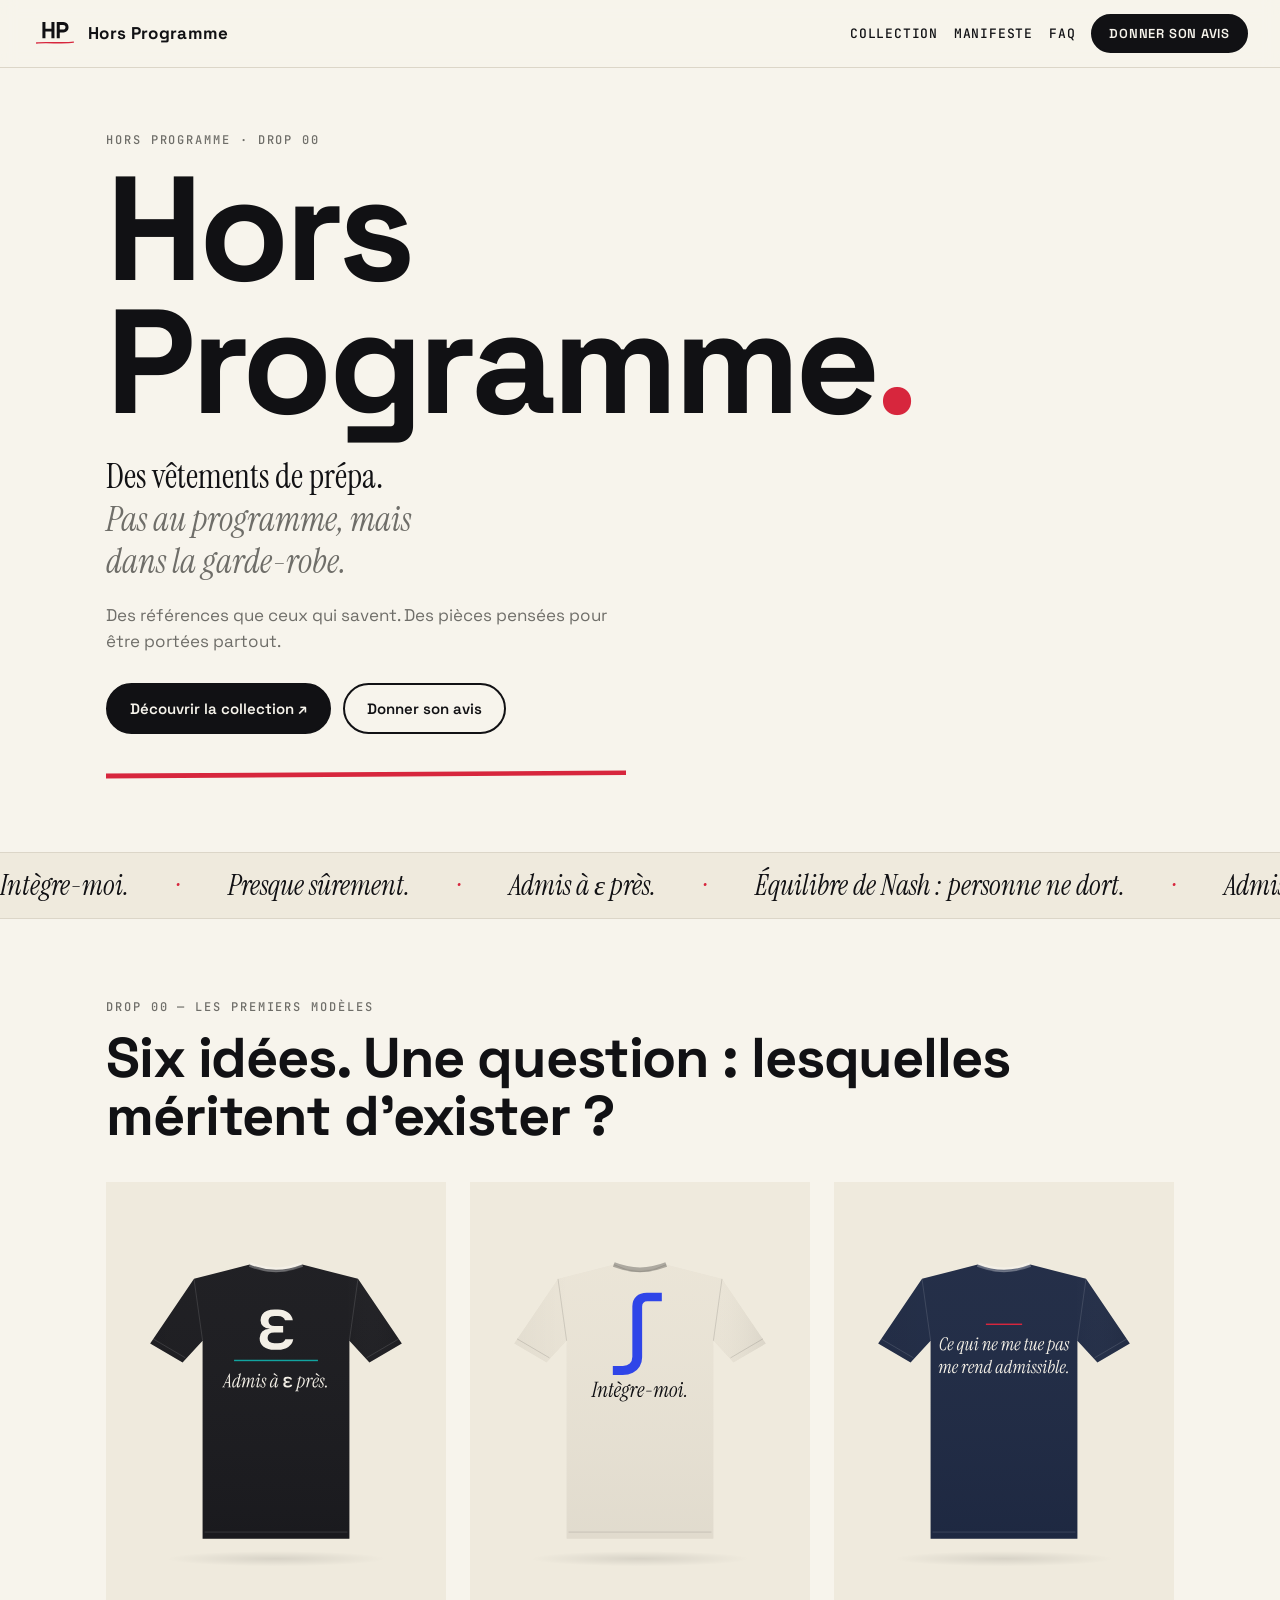
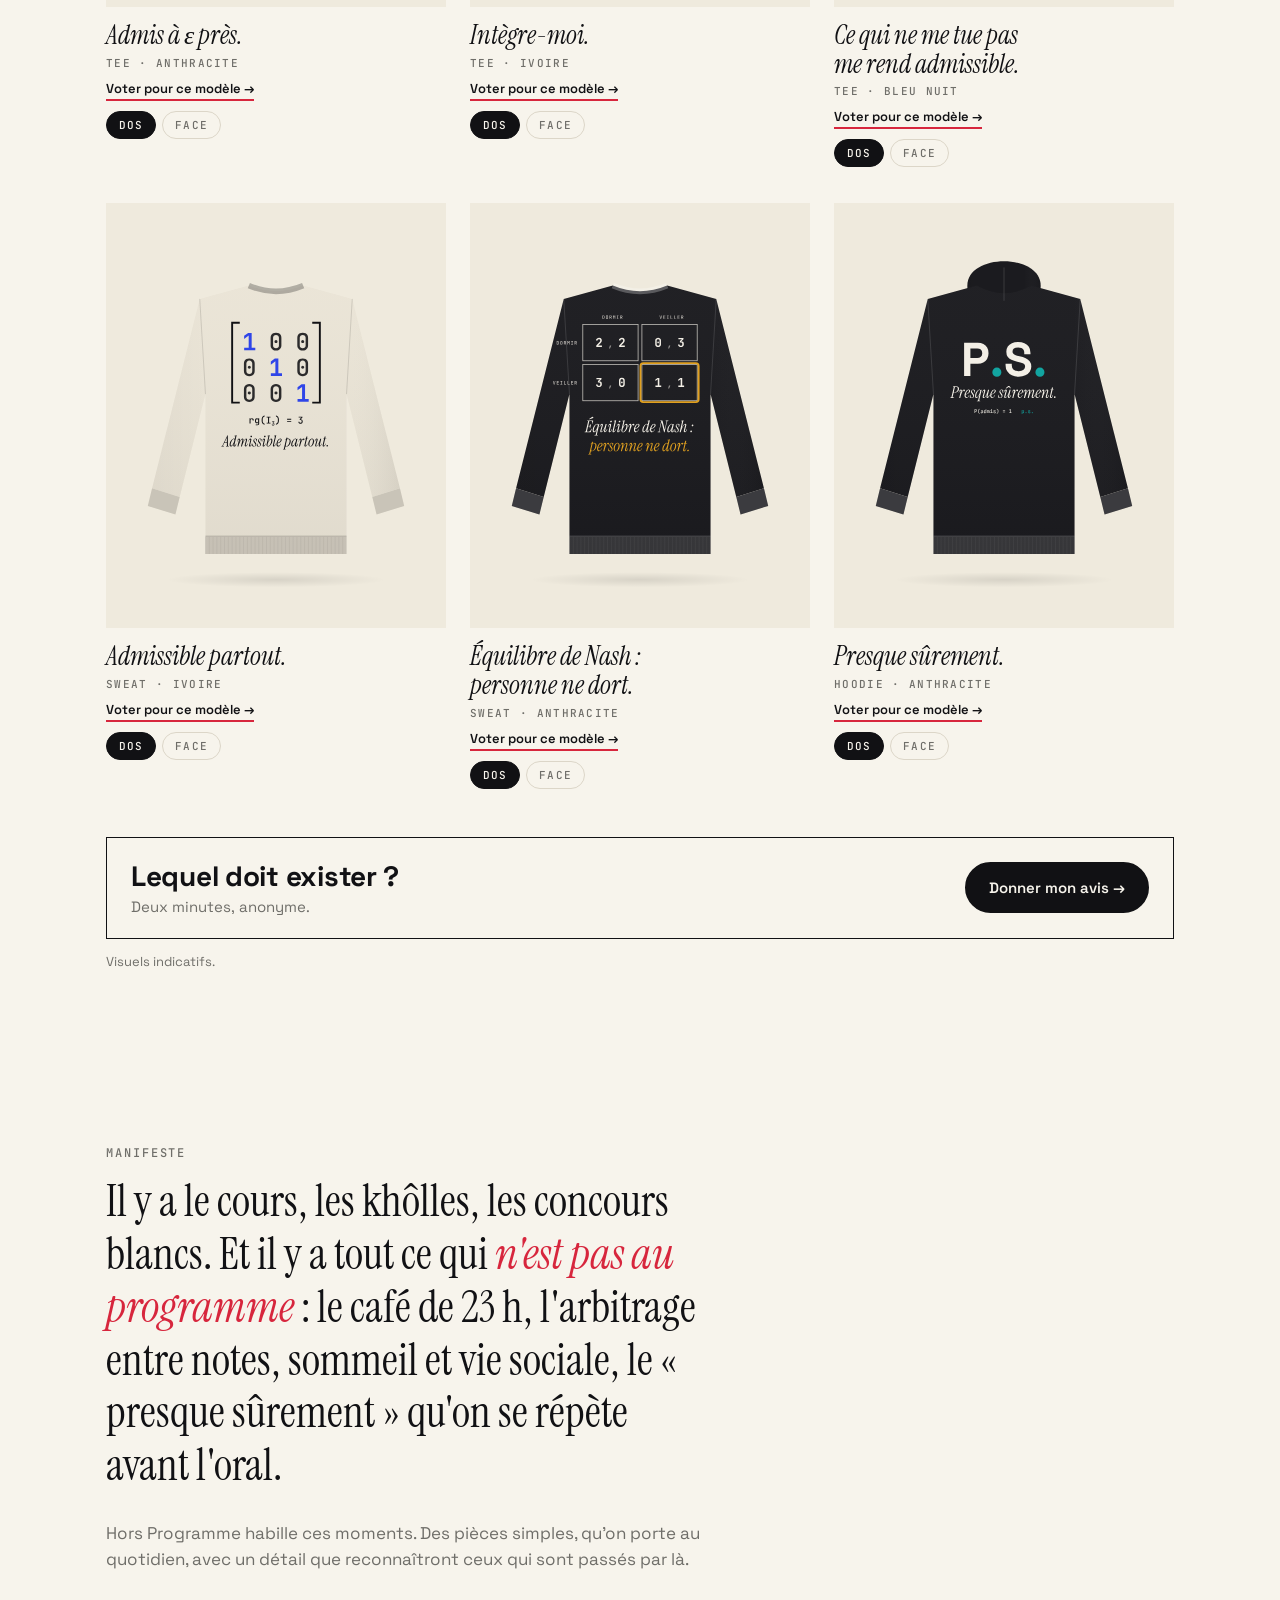
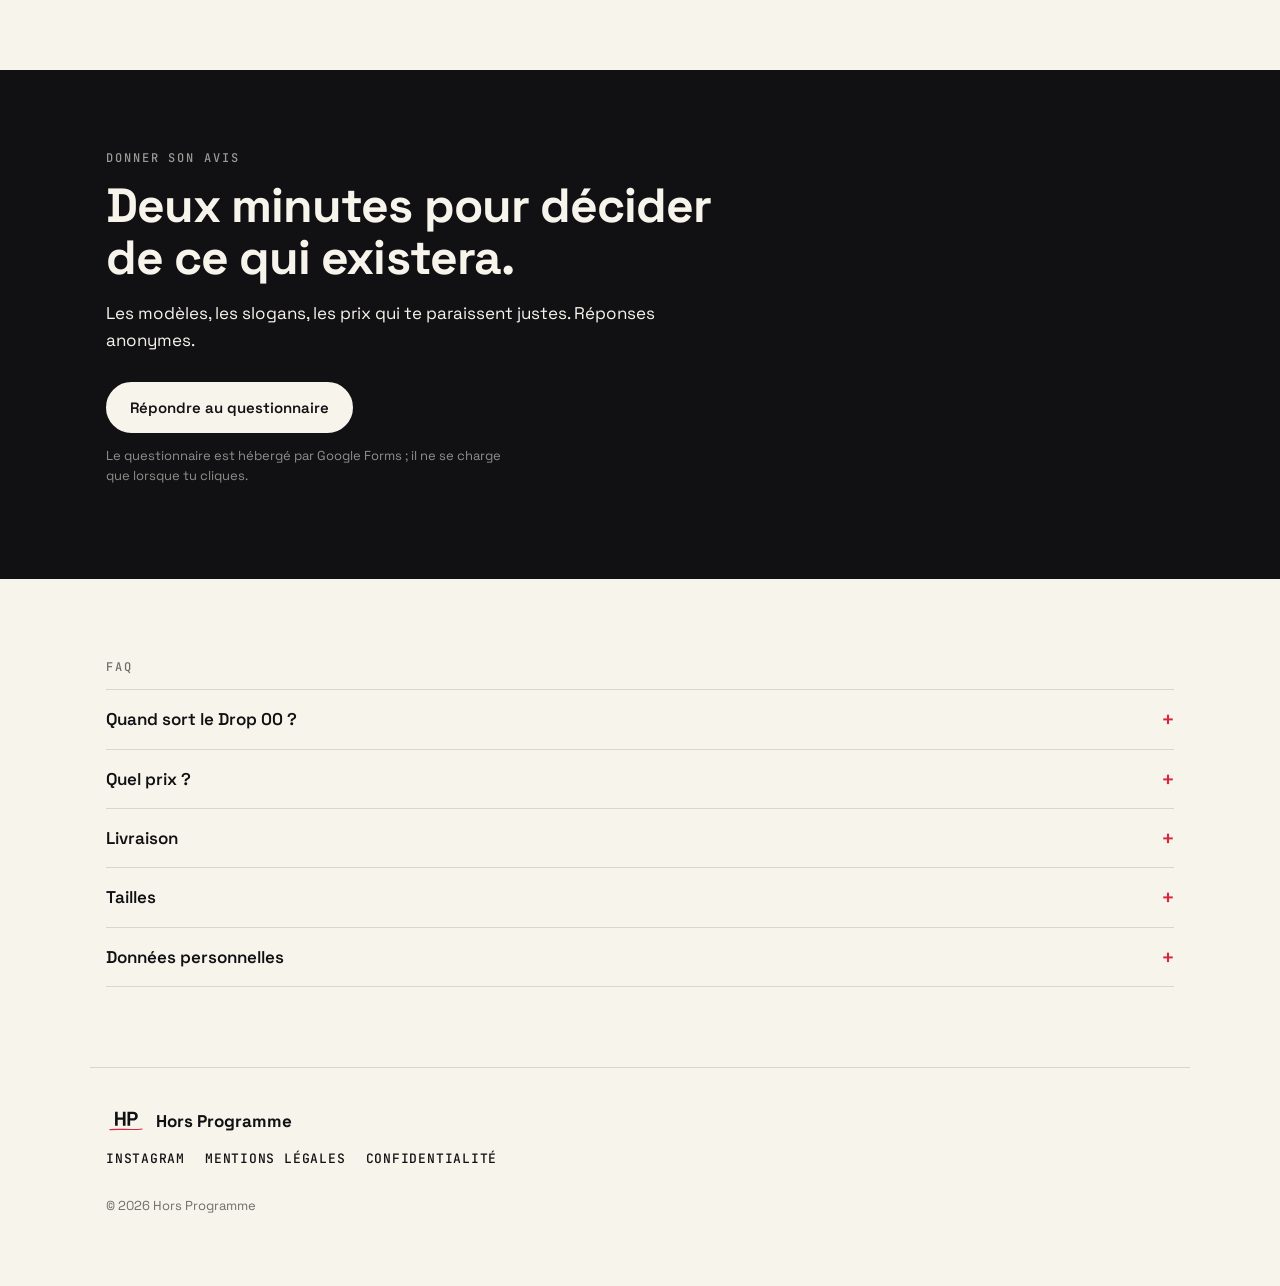
==== commit ff08f6c5: "Update intro paragraph for clarity" ====
--- a/index.html
+++ b/index.html
@@ -37,7 +37,7 @@
     <p class="kicker">Hors Programme · Drop 00</p>
     <h1>Hors<br>Programme<span class="dot">.</span></h1>
     <p class="lede">Des vêtements de prépa.<br><em>Pas au programme, mais dans la garde-robe.</em></p>
-    <p class="intro">Des références que ceux qui savent reconnaîtront. Des pièces pensées pour être portées partout.</p>
+    <p class="intro">Des références que ceux qui savent. Des pièces pensées pour être portées partout.</p>
     <div class="actions">
       <a class="btn" href="#collection">Découvrir la collection&nbsp;↗</a>
       <a class="btn ghost" href="#avis" data-need-form hidden>Donner son avis</a>
--- a/assets/style.css
+++ b/assets/style.css
@@ -94,3 +94,9 @@
 .legal h1{font-size:clamp(34px,7vw,56px);line-height:1;margin-bottom:24px}
 .legal h2{font:700 20px var(--sans);margin:32px 0 8px}
 .legal .todo{background:#fff3cd;color:#5c4400;border:1px solid #e6c45c;padding:12px 14px;border-radius:8px}
+
+.vote{display:inline-block;margin-top:10px;font:600 13px var(--sans);text-decoration:none;border-bottom:2px solid var(--red);padding-bottom:2px}
+.vote:hover{color:var(--red)}
+.cta-row{display:flex;flex-wrap:wrap;align-items:center;justify-content:space-between;gap:16px;margin-top:48px;padding:22px 24px;border:1px solid var(--ink)}
+.cta-row p{margin:0;font:700 clamp(20px,3vw,28px)/1.2 var(--sans);letter-spacing:-.01em}
+.cta-row p span{display:block;font:400 15px var(--sans);color:var(--stone);margin-top:4px;letter-spacing:0}
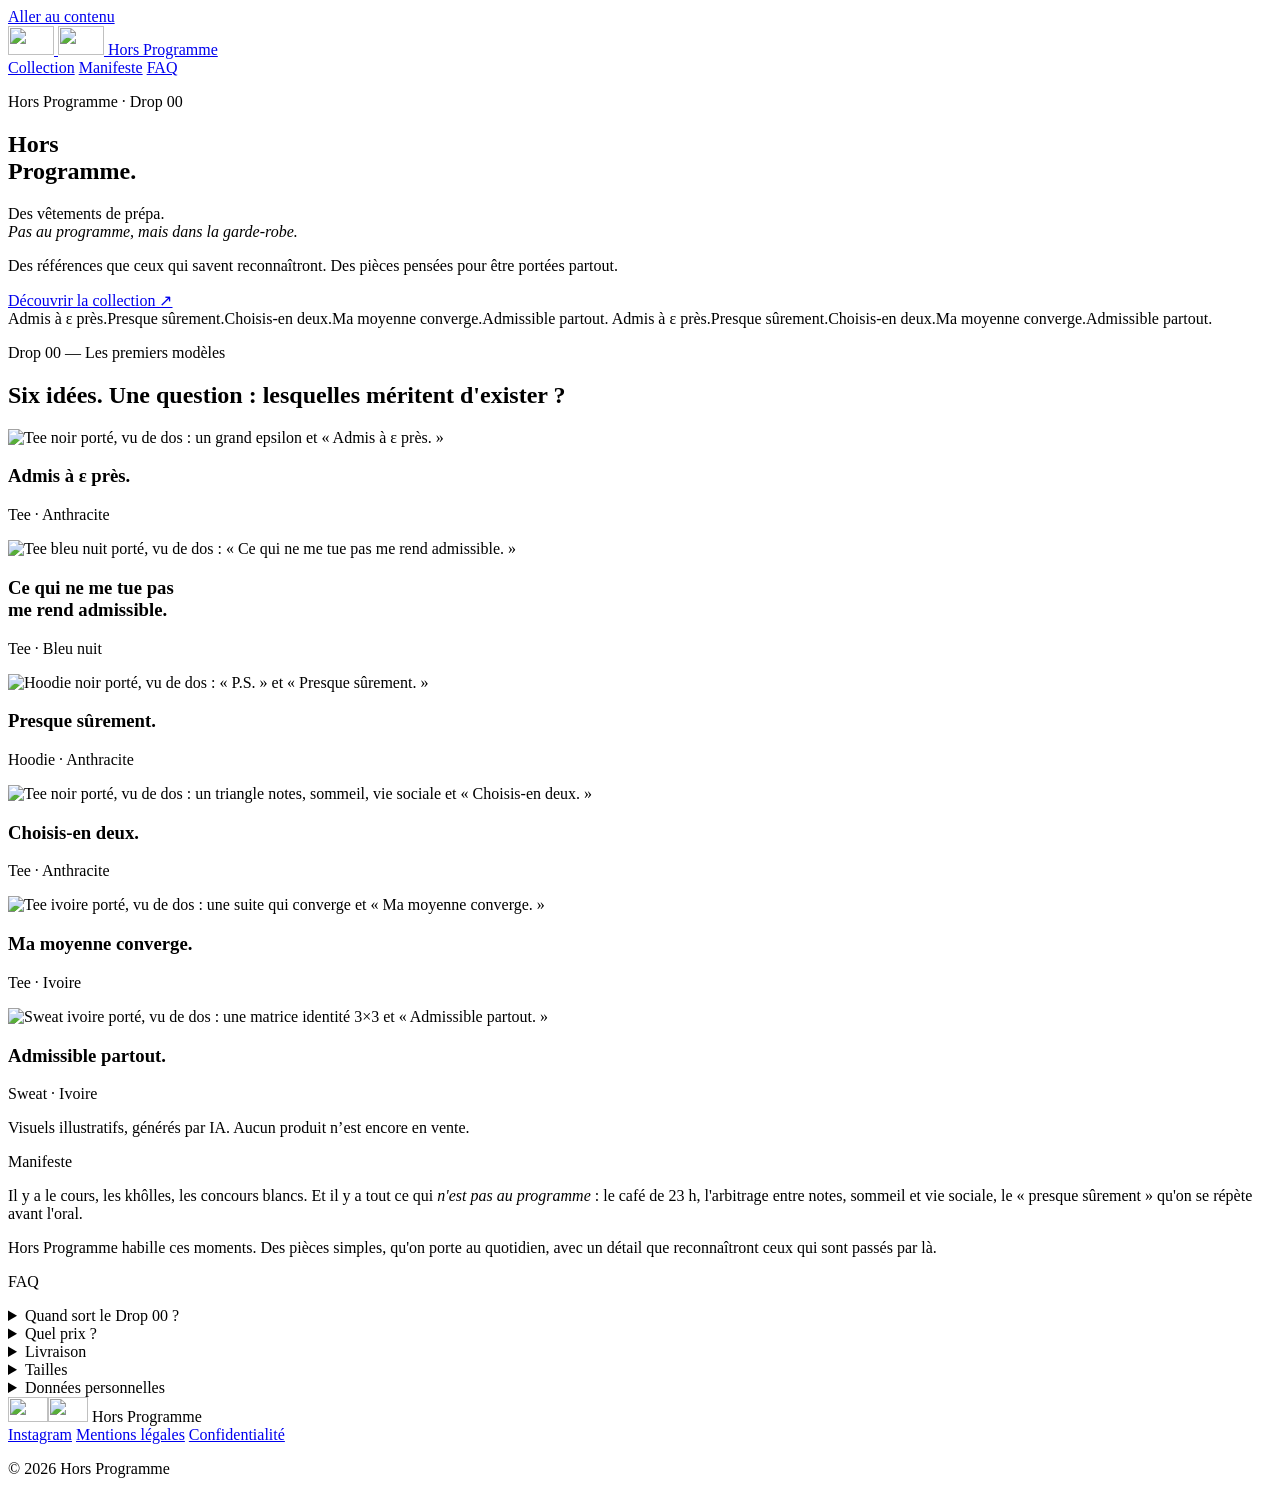
==== commit e44d97e6: "Add files via upload" ====
--- a/index.html
+++ b/index.html
@@ -37,7 +37,7 @@
     <p class="kicker">Hors Programme · Drop 00</p>
     <h1>Hors<br>Programme<span class="dot">.</span></h1>
     <p class="lede">Des vêtements de prépa.<br><em>Pas au programme, mais dans la garde-robe.</em></p>
-    <p class="intro">Des références que ceux qui savent. Des pièces pensées pour être portées partout.</p>
+    <p class="intro">Des références que ceux qui savent reconnaîtront. Des pièces pensées pour être portées partout.</p>
     <div class="actions">
       <a class="btn" href="#collection">Découvrir la collection&nbsp;↗</a>
       <a class="btn ghost" href="#avis" data-need-form hidden>Donner son avis</a>
@@ -46,8 +46,8 @@
 
   <div class="ticker" aria-hidden="true">
     <div class="track">
-      <span>Intègre-moi.</span><span>Presque sûrement.</span><span>Admis à ε près.</span><span>Équilibre de Nash : personne ne dort.</span><span>Admissible partout.</span>
-      <span>Intègre-moi.</span><span>Presque sûrement.</span><span>Admis à ε près.</span><span>Équilibre de Nash : personne ne dort.</span><span>Admissible partout.</span>
+      <span>Admis à ε près.</span><span>Presque sûrement.</span><span>Choisis-en deux.</span><span>Ma moyenne converge.</span><span>Admissible partout.</span>
+      <span>Admis à ε près.</span><span>Presque sûrement.</span><span>Choisis-en deux.</span><span>Ma moyenne converge.</span><span>Admissible partout.</span>
     </div>
   </div>
 
@@ -57,36 +57,36 @@
       <h2>Six idées. Une question : lesquelles méritent d'exister&nbsp;?</h2>
     </header>
     <div class="grid" id="grid">
-      <article class="item" data-slug="tee-epsilon" data-alt-dos="Tee anthracite, dos : un grand epsilon et « Admis à ε près. »" data-alt-face="Tee anthracite, face : petit logo HP">
-        <div class="shot"><img src="assets/img/tee-epsilon-dos.svg" alt="Tee anthracite, dos : un grand epsilon et « Admis à ε près. »" width="600" height="750" loading="lazy"></div>
-        <div class="info"><h3>Admis à ε près.</h3><p class="meta">Tee · Anthracite</p><a class="vote" href="#avis" data-vote data-need-form hidden>Voter pour ce modèle&nbsp;→</a><div class="views" hidden><button type="button" data-view="dos" aria-pressed="true">Dos</button><button type="button" data-view="face" aria-pressed="false">Face</button></div></div>
+      <article class="item" data-slug="tee-epsilon">
+        <div class="shot"><img src="assets/img/tee-epsilon-porte.jpg" alt="Tee noir porté, vu de dos : un grand epsilon et « Admis à ε près. »" width="900" height="1125" loading="lazy"></div>
+        <div class="info"><h3>Admis à ε près.</h3><p class="meta">Tee · Anthracite</p><a class="vote" href="#avis" data-vote data-need-form hidden>Voter pour ce modèle&nbsp;→</a></div>
       </article>
-      <article class="item" data-slug="tee-integre" data-alt-dos="Tee ivoire, dos : un signe intégrale et « Intègre-moi. »" data-alt-face="Tee ivoire, face : petit logo HP">
-        <div class="shot"><img src="assets/img/tee-integre-dos.svg" alt="Tee ivoire, dos : un signe intégrale et « Intègre-moi. »" width="600" height="750" loading="lazy"></div>
-        <div class="info"><h3>Intègre-moi.</h3><p class="meta">Tee · Ivoire</p><a class="vote" href="#avis" data-vote data-need-form hidden>Voter pour ce modèle&nbsp;→</a><div class="views" hidden><button type="button" data-view="dos" aria-pressed="true">Dos</button><button type="button" data-view="face" aria-pressed="false">Face</button></div></div>
+      <article class="item" data-slug="tee-nietzsche">
+        <div class="shot"><img src="assets/img/tee-nietzsche-porte.jpg" alt="Tee bleu nuit porté, vu de dos : « Ce qui ne me tue pas me rend admissible. »" width="900" height="1125" loading="lazy"></div>
+        <div class="info"><h3>Ce qui ne me tue pas<br>me rend admissible.</h3><p class="meta">Tee · Bleu nuit</p><a class="vote" href="#avis" data-vote data-need-form hidden>Voter pour ce modèle&nbsp;→</a></div>
       </article>
-      <article class="item" data-slug="tee-nietzsche" data-alt-dos="Tee bleu nuit, dos : « Ce qui ne me tue pas me rend admissible. »" data-alt-face="Tee bleu nuit, face : petit logo HP">
-        <div class="shot"><img src="assets/img/tee-nietzsche-dos.svg" alt="Tee bleu nuit, dos : « Ce qui ne me tue pas me rend admissible. »" width="600" height="750" loading="lazy"></div>
-        <div class="info"><h3>Ce qui ne me tue pas<br>me rend admissible.</h3><p class="meta">Tee · Bleu nuit</p><a class="vote" href="#avis" data-vote data-need-form hidden>Voter pour ce modèle&nbsp;→</a><div class="views" hidden><button type="button" data-view="dos" aria-pressed="true">Dos</button><button type="button" data-view="face" aria-pressed="false">Face</button></div></div>
+      <article class="item" data-slug="hoodie-ps">
+        <div class="shot"><img src="assets/img/hoodie-ps-porte.jpg" alt="Hoodie noir porté, vu de dos : « P.S. » et « Presque sûrement. »" width="900" height="1125" loading="lazy"></div>
+        <div class="info"><h3>Presque sûrement.</h3><p class="meta">Hoodie · Anthracite</p><a class="vote" href="#avis" data-vote data-need-form hidden>Voter pour ce modèle&nbsp;→</a></div>
       </article>
-      <article class="item" data-slug="sweat-matrice" data-alt-dos="Sweat ivoire, dos : une matrice identité 3×3 et « Admissible partout. »" data-alt-face="Sweat ivoire, face : petit logo HP">
-        <div class="shot"><img src="assets/img/sweat-matrice-dos.svg" alt="Sweat ivoire, dos : une matrice identité 3×3 et « Admissible partout. »" width="600" height="750" loading="lazy"></div>
-        <div class="info"><h3>Admissible partout.</h3><p class="meta">Sweat · Ivoire</p><a class="vote" href="#avis" data-vote data-need-form hidden>Voter pour ce modèle&nbsp;→</a><div class="views" hidden><button type="button" data-view="dos" aria-pressed="true">Dos</button><button type="button" data-view="face" aria-pressed="false">Face</button></div></div>
+      <article class="item" data-slug="tee-triangle">
+        <div class="shot"><img src="assets/img/tee-triangle-porte.jpg" alt="Tee noir porté, vu de dos : un triangle notes, sommeil, vie sociale et « Choisis-en deux. »" width="900" height="1125" loading="lazy"></div>
+        <div class="info"><h3>Choisis-en deux.</h3><p class="meta">Tee · Anthracite</p><a class="vote" href="#avis" data-vote data-need-form hidden>Voter pour ce modèle&nbsp;→</a></div>
       </article>
-      <article class="item" data-slug="sweat-nash" data-alt-dos="Sweat anthracite, dos : une matrice de gains et « Équilibre de Nash : personne ne dort. »" data-alt-face="Sweat anthracite, face : petit logo HP">
-        <div class="shot"><img src="assets/img/sweat-nash-dos.svg" alt="Sweat anthracite, dos : une matrice de gains et « Équilibre de Nash : personne ne dort. »" width="600" height="750" loading="lazy"></div>
-        <div class="info"><h3>Équilibre de Nash :<br>personne ne dort.</h3><p class="meta">Sweat · Anthracite</p><a class="vote" href="#avis" data-vote data-need-form hidden>Voter pour ce modèle&nbsp;→</a><div class="views" hidden><button type="button" data-view="dos" aria-pressed="true">Dos</button><button type="button" data-view="face" aria-pressed="false">Face</button></div></div>
+      <article class="item" data-slug="tee-converge">
+        <div class="shot"><img src="assets/img/tee-converge-porte.jpg" alt="Tee ivoire porté, vu de dos : une suite qui converge et « Ma moyenne converge. »" width="900" height="1125" loading="lazy"></div>
+        <div class="info"><h3>Ma moyenne converge.</h3><p class="meta">Tee · Ivoire</p><a class="vote" href="#avis" data-vote data-need-form hidden>Voter pour ce modèle&nbsp;→</a></div>
       </article>
-      <article class="item" data-slug="hoodie-ps" data-alt-dos="Hoodie anthracite, dos : « P.S. » et « Presque sûrement. »" data-alt-face="Hoodie anthracite, face : petit logo HP">
-        <div class="shot"><img src="assets/img/hoodie-ps-dos.svg" alt="Hoodie anthracite, dos : « P.S. » et « Presque sûrement. »" width="600" height="750" loading="lazy"></div>
-        <div class="info"><h3>Presque sûrement.</h3><p class="meta">Hoodie · Anthracite</p><a class="vote" href="#avis" data-vote data-need-form hidden>Voter pour ce modèle&nbsp;→</a><div class="views" hidden><button type="button" data-view="dos" aria-pressed="true">Dos</button><button type="button" data-view="face" aria-pressed="false">Face</button></div></div>
+      <article class="item" data-slug="sweat-matrice">
+        <div class="shot"><img src="assets/img/sweat-matrice-porte.jpg" alt="Sweat ivoire porté, vu de dos : une matrice identité 3×3 et « Admissible partout. »" width="900" height="1125" loading="lazy"></div>
+        <div class="info"><h3>Admissible partout.</h3><p class="meta">Sweat · Ivoire</p><a class="vote" href="#avis" data-vote data-need-form hidden>Voter pour ce modèle&nbsp;→</a></div>
       </article>
     </div>
     <div class="cta-row" data-need-form hidden>
       <p>Lequel doit exister ? <span>Deux minutes, anonyme.</span></p>
       <a class="btn" href="#avis" data-vote>Donner mon avis&nbsp;→</a>
     </div>
-    <p class="note">Visuels indicatifs.</p>
+    <p class="note">Visuels illustratifs, générés par IA. Aucun produit n’est encore en vente.</p>
   </section>
 
   <section id="manifeste" class="section manifesto">
